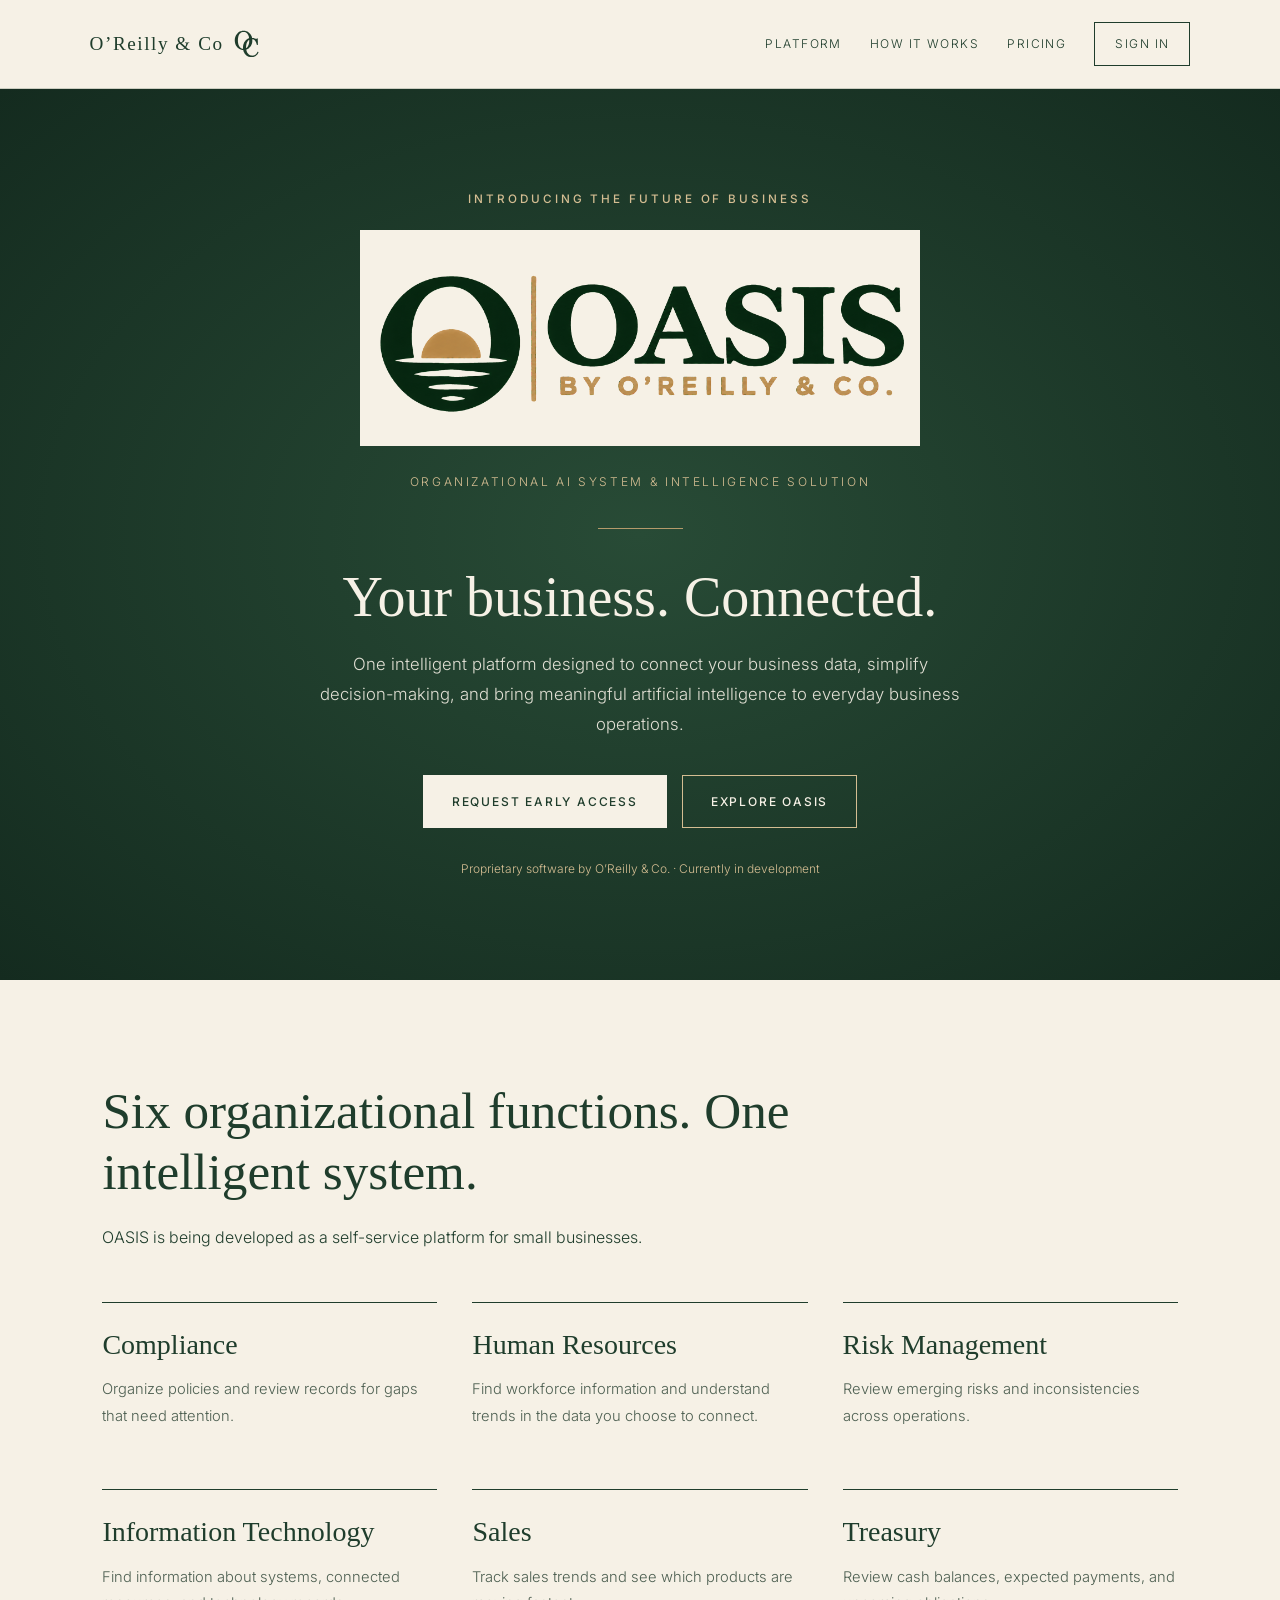
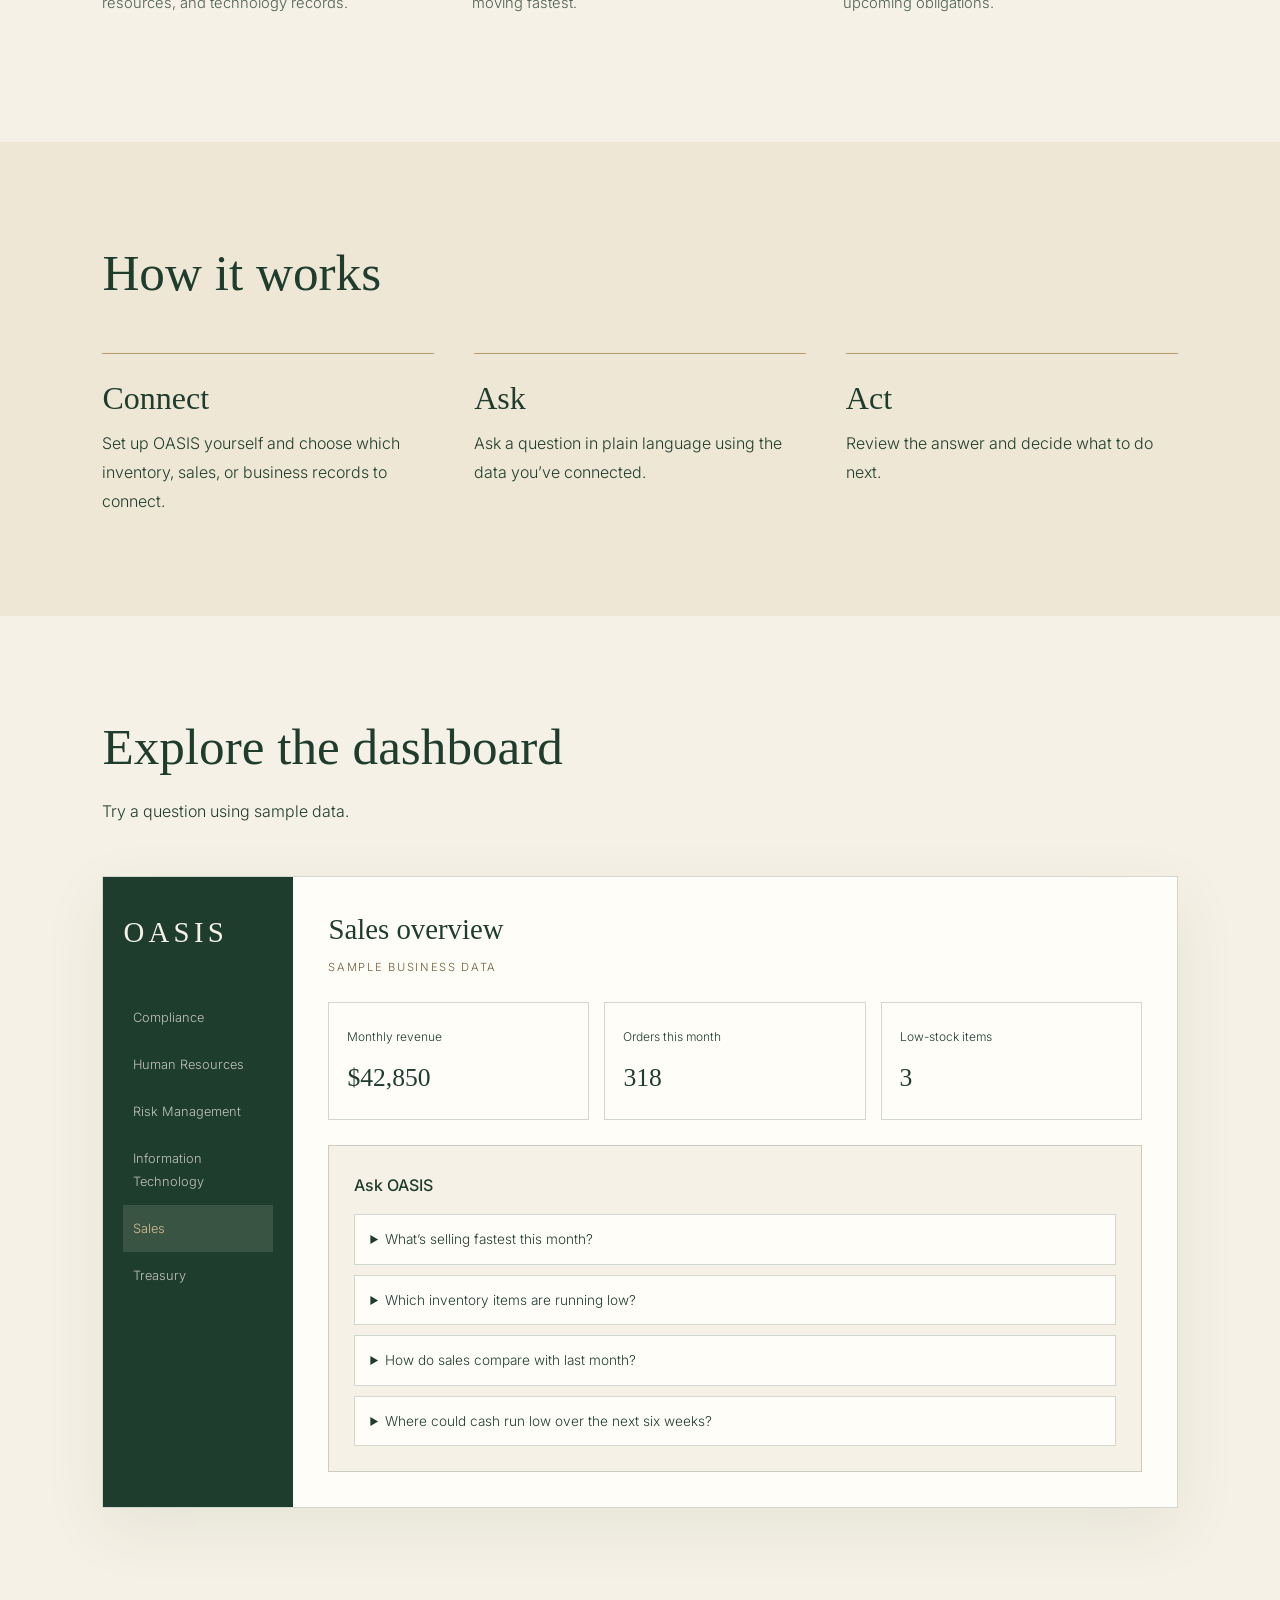
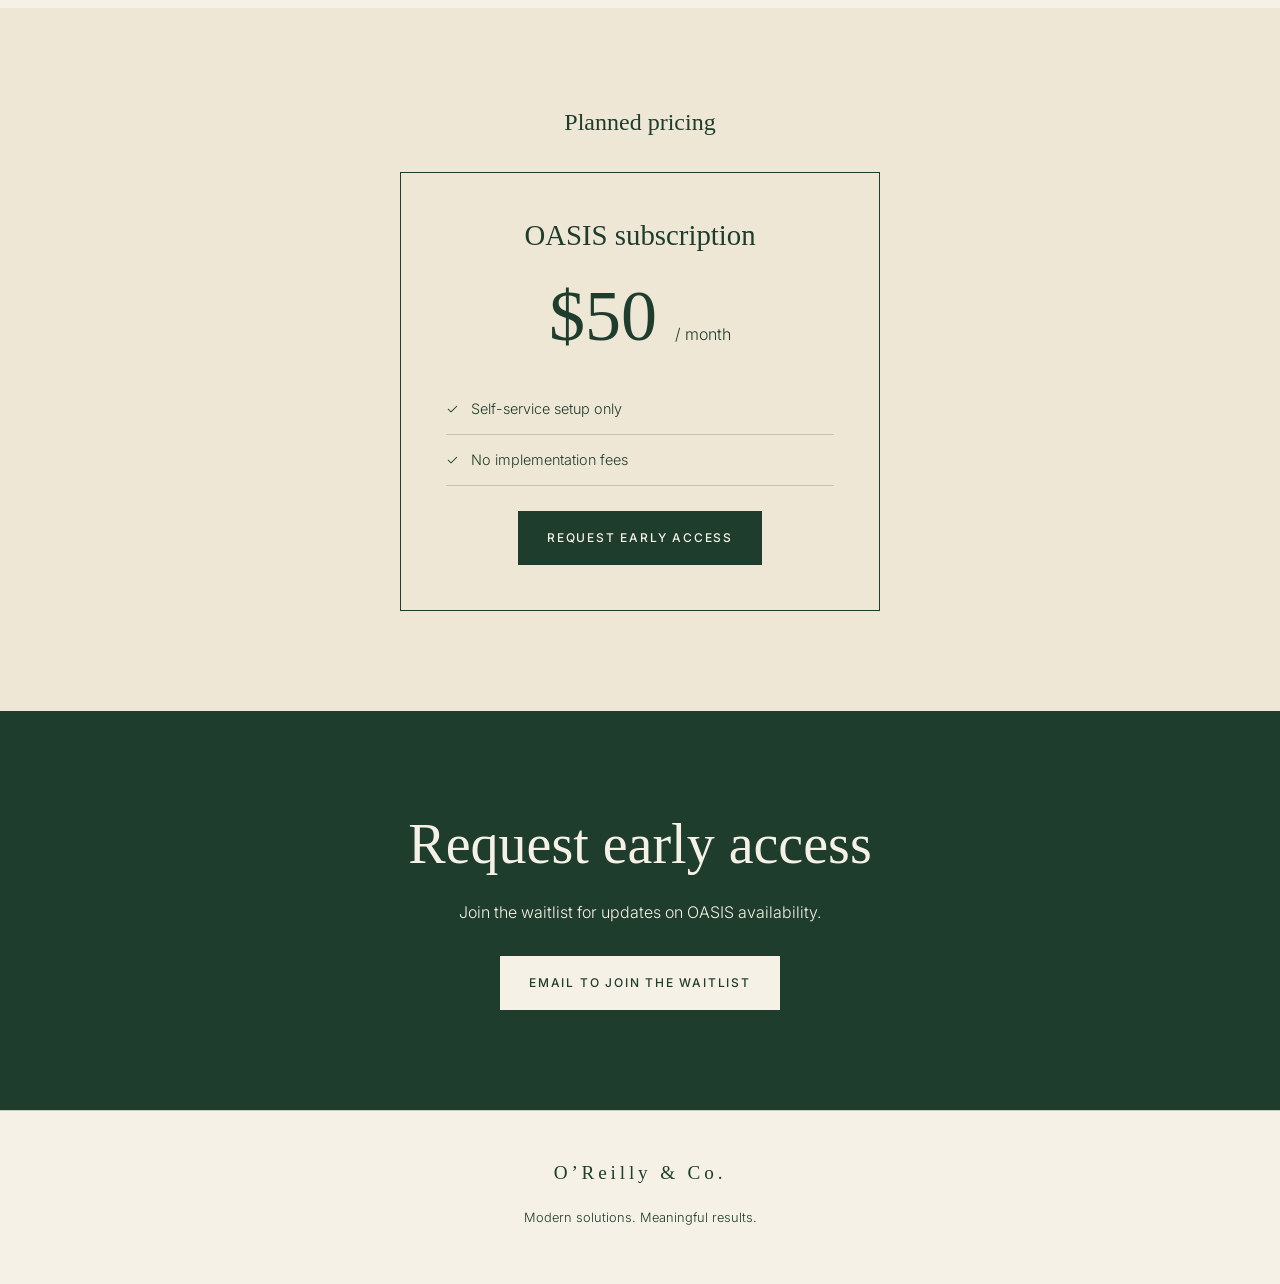
==== oasis/index.html @ 427cc292 "Rename OASIS _ O’Reilly & Co..html to oasis/index.html" ====
<!DOCTYPE html>
<html lang="en">
<head>
    <meta charset="UTF-8">
    <meta name="viewport" content="width=device-width, initial-scale=1.0">

    <title>OASIS | O’Reilly &amp; Co.</title>

    <meta name="description" content="OASIS is the organizational AI and business intelligence platform developed by O’Reilly & Co. Six organizational functions. One intelligent platform.">

    <link rel="canonical" href="https://oreilly-and.co/oasis">
    <link rel="icon" type="image/png" href="/favicon.png">

    <link rel="preconnect" href="https://fonts.googleapis.com">
    <link rel="preconnect" href="https://fonts.gstatic.com" crossorigin>
    <link href="https://fonts.googleapis.com/css2?family=Inter:wght@300;400;500;600&display=swap" rel="stylesheet">

    <style>
        :root {
            --green: #1f3d2c;
            --green-dark: #142b1f;
            --cream: #f6f1e6;
            --cream-dark: #efe7d6;
            --gold: #b49a6b;
            --gold-light: #d4bd92;
            --line: rgba(31, 61, 44, 0.2);
            --serif: Georgia, "Times New Roman", serif;
            --sans: "Inter", Helvetica, Arial, sans-serif;
        }

        * {
            box-sizing: border-box;
            margin: 0;
            padding: 0;
        }

        html {
            scroll-behavior: smooth;
            scroll-padding-top: 100px;
        }

        body {
            background: var(--cream);
            color: var(--green);
            font-family: var(--sans);
            font-weight: 300;
            line-height: 1.8;
        }

        a {
            color: inherit;
            text-decoration: none;
        }

        h1, h2, h3 {
            font-family: var(--serif);
            font-weight: 400;
            line-height: 1.2;
        }

        button {
            font: inherit;
        }

        /* NAVIGATION */

        .navigation {
            position: sticky;
            top: 0;
            z-index: 100;
            display: flex;
            align-items: center;
            justify-content: space-between;
            gap: 24px;
            padding: 22px 7vw;
            background: var(--cream);
            border-bottom: 1px solid var(--line);
        }

        .brand {
            font-family: var(--serif);
            font-size: 1.2rem;
            letter-spacing: 0.08em;
        }

        .nav-links {
            display: flex;
            align-items: center;
            gap: 28px;
        }

        .nav-links a {
            font-size: 0.75rem;
            text-transform: uppercase;
            letter-spacing: 0.12em;
        }

        .nav-links a:hover {
            text-decoration: underline;
        }

        .sign-in {
            background: transparent;
            color: var(--green);
            border: 1px solid var(--green);
            padding: 10px 20px;
            cursor: pointer;
            text-transform: uppercase;
            font-size: 0.75rem;
            letter-spacing: 0.12em;
        }

        .sign-in:hover {
            background: var(--green);
            color: var(--cream);
        }

        /* HERO */

        .hero {
            min-height: 82vh;
            display: flex;
            flex-direction: column;
            align-items: center;
            justify-content: center;
            text-align: center;
            padding: 100px 7vw;
            background: radial-gradient(
                ellipse at center,
                #284b36 0%,
                var(--green-dark) 100%
            );
            color: var(--cream);
        }

        .eyebrow {
            font-size: 0.73rem;
            letter-spacing: 0.25em;
            text-transform: uppercase;
            color: #735d3a;
            font-weight: 500;
            margin-bottom: 20px;
        }

        .hero .eyebrow,
        .cta-section .eyebrow {
            color: var(--gold-light);
        }

        .oasis-wordmark {
            font-family: var(--serif);
            font-size: clamp(4rem, 15vw, 10rem);
            letter-spacing: 0.1em;
            line-height: 1;
            margin-bottom: 25px;
        }

        .oasis-logo {
            display: block;
            width: min(78vw, 35rem);
            height: auto;
            background: var(--cream);
        }

        .full-name {
            max-width: 650px;
            font-size: 0.75rem;
            text-transform: uppercase;
            letter-spacing: 0.22em;
            color: var(--gold-light);
        }

        .gold-rule {
            width: 85px;
            height: 1px;
            background: var(--gold);
            margin: 35px auto;
        }

        .hero h2 {
            font-size: clamp(2rem, 5vw, 3.5rem);
            margin-bottom: 18px;
        }

        .hero-description {
            max-width: 650px;
            font-size: 1.05rem;
            opacity: 0.9;
        }

        .button-group {
            display: flex;
            justify-content: center;
            flex-wrap: wrap;
            gap: 15px;
            margin-top: 35px;
        }

        .btn {
            display: inline-block;
            padding: 15px 28px;
            font-size: 0.75rem;
            letter-spacing: 0.15em;
            text-transform: uppercase;
            font-weight: 500;
            border: 1px solid transparent;
            transition: 0.2s ease;
        }

        .btn-cream {
            background: var(--cream);
            color: var(--green);
        }

        .btn-outline {
            border-color: var(--gold-light);
            color: var(--cream);
        }

        .btn-green {
            background: var(--green);
            color: var(--cream);
        }

        .btn:hover {
            opacity: 0.85;
            transform: translateY(-2px);
        }

        .hero-note {
            margin-top: 30px;
            font-size: 0.75rem;
            color: var(--gold-light);
        }

        /* GENERAL SECTIONS */

        .section {
            padding: 100px 8vw;
        }

        .section-alt {
            background: var(--cream-dark);
        }

        .section-heading {
            max-width: 800px;
            margin-bottom: 50px;
        }

        .section-heading h2 {
            font-size: clamp(2rem, 4vw, 3.4rem);
            margin-bottom: 20px;
        }

        .section-heading p {
            max-width: 700px;
        }

        /* ORGANIZATIONAL FUNCTIONS */

        .functions-grid {
            display: grid;
            grid-template-columns: repeat(3, minmax(0, 1fr));
            gap: 35px;
        }

        .function-card {
            border-top: 1px solid var(--green);
            padding: 25px 0;
        }

        .function-number {
            display: block;
            font-family: var(--serif);
            color: #735d3a;
            font-size: 1.2rem;
            margin-bottom: 15px;
        }

        .function-card h3 {
            font-size: 1.75rem;
            margin-bottom: 15px;
        }

        .function-card p {
            font-size: 0.92rem;
            color: #4d5f51;
        }

        /* HOW IT WORKS */

        .steps-grid {
            display: grid;
            grid-template-columns: repeat(3, minmax(0, 1fr));
            gap: 40px;
        }

        .step {
            border-top: 1px solid var(--gold);
            padding-top: 25px;
        }

        .step h3 {
            font-size: 2rem;
            margin-bottom: 12px;
        }

        .step-number {
            color: #735d3a;
            font-size: 0.8rem;
            letter-spacing: 0.18em;
            display: block;
            margin-bottom: 15px;
        }

        /* PRODUCT PREVIEW */

        .preview {
            display: grid;
            grid-template-columns: 190px minmax(0, 1fr);
            border: 1px solid var(--line);
            background: #fffdf8;
            box-shadow: 0 20px 60px rgba(31, 61, 44, 0.08);
            overflow: hidden;
        }

        .preview-sidebar {
            background: var(--green);
            color: var(--cream);
            padding: 30px 20px;
        }

        .preview-logo {
            font-family: var(--serif);
            font-size: 1.8rem;
            letter-spacing: 0.15em;
            margin-bottom: 35px;
        }

        .preview-link {
            padding: 12px 10px;
            font-size: 0.8rem;
            opacity: 0.75;
        }

        .preview-link.active {
            background: rgba(246, 241, 230, 0.12);
            color: var(--gold-light);
            opacity: 1;
        }

        .preview-main {
            padding: 35px;
            min-width: 0;
        }

        .preview-main h3 {
            font-size: 1.8rem;
            margin-bottom: 10px;
        }

        .preview-label {
            font-size: 0.7rem;
            color: #735d3a;
            letter-spacing: 0.15em;
            text-transform: uppercase;
            margin-bottom: 25px;
        }

        .metrics-grid {
            display: grid;
            grid-template-columns: repeat(3, minmax(0, 1fr));
            gap: 15px;
            margin: 25px 0;
        }

        .metric {
            border: 1px solid var(--line);
            padding: 18px;
        }

        .metric span {
            font-size: 0.75rem;
        }

        .metric strong {
            display: block;
            font-family: var(--serif);
            font-size: 1.6rem;
            font-weight: 400;
            margin-top: 5px;
        }

        .chat-preview {
            background: var(--cream);
            border: 1px solid var(--line);
            padding: 25px;
        }

        .chat-preview h4 {
            font-weight: 500;
            margin-bottom: 15px;
        }

        .example-question {
            border: 1px solid var(--line);
            background: #fffdf8;
            padding: 12px 15px;
            font-size: 0.85rem;
            margin-top: 10px;
            cursor: pointer;
            color: var(--green);
            text-align: left;
            width: 100%;
        }

        .example-question:hover {
            border-color: var(--green);
        }

        .demo-answer {
            margin-top: 20px;
            font-size: 0.88rem;
            padding: 15px;
            border-left: 2px solid var(--gold);
            background: #fffdf8;
        }

        .forecast-table {
            width: 100%;
            border-collapse: collapse;
            margin: 1rem 0;
            font-variant-numeric: tabular-nums;
        }

        .forecast-table th, .forecast-table td {
            padding: 0.5rem;
            border-bottom: 1px solid var(--line);
            text-align: right;
        }

        .forecast-table th:first-child { text-align: left; }
        .forecast-table thead th { vertical-align: bottom; }
        .forecast p + p { margin-top: 0.75rem; }

        .preview-disclaimer {
            margin-top: 15px;
            font-size: 0.75rem;
            color: #536457;
        }

        /* PRICING */

        .pricing-section {
            text-align: center;
        }

        .pricing-card {
            max-width: 480px;
            border: 1px solid var(--green);
            padding: 45px;
            margin: 35px auto 0;
        }

        .pricing-card h3 {
            font-size: 1.8rem;
        }

        .price {
            font-family: var(--serif);
            font-size: 4.5rem;
            line-height: 1.2;
            margin: 20px 0;
        }

        .price span {
            font-family: var(--sans);
            font-size: 1rem;
        }

        .pricing-features {
            text-align: left;
            list-style: none;
            margin: 25px 0;
        }

        .pricing-features li {
            padding: 12px 0;
            border-bottom: 1px solid var(--line);
            font-size: 0.9rem;
        }

        .pricing-features li::before {
            content: "✓";
            color: var(--green);
            margin-right: 12px;
        }

        .pricing-note {
            font-size: 0.75rem;
            margin-top: 20px;
            color: #536457;
        }

        /* CALL TO ACTION */

        .cta-section {
            background: var(--green);
            color: var(--cream);
            text-align: center;
            padding: 100px 8vw;
        }

        .cta-section h2 {
            font-size: clamp(2rem, 5vw, 3.5rem);
            margin-bottom: 20px;
        }

        .cta-section p {
            max-width: 650px;
            margin: 0 auto 30px;
        }

        /* SIGN-IN DIALOG */

        dialog {
            background: var(--cream);
            color: var(--green);
            border: 1px solid var(--gold);
            padding: 40px;
            width: min(440px, 90vw);
            margin: auto;
            text-align: center;
        }

        dialog::backdrop {
            background: rgba(15, 30, 21, 0.7);
        }

        dialog h2 {
            font-size: 2rem;
            margin-bottom: 15px;
        }

        dialog p {
            font-size: 0.9rem;
            margin-bottom: 25px;
        }

        .close-dialog {
            display: block;
            margin: 20px auto 0;
            border: 0;
            background: transparent;
            color: var(--green);
            text-decoration: underline;
            cursor: pointer;
        }

        /* FOOTER */

        footer {
            text-align: center;
            padding: 45px 8vw;
            border-top: 1px solid var(--line);
        }

        .footer-brand {
            font-family: var(--serif);
            font-size: 1.2rem;
            letter-spacing: 0.2em;
            margin-bottom: 15px;
        }

        footer p {
            font-size: 0.8rem;
            margin-bottom: 10px;
        }

        footer a:hover {
            text-decoration: underline;
        }

        /* MOBILE RESPONSIVENESS */

        @media (max-width: 850px) {
            .functions-grid {
                grid-template-columns: repeat(2, minmax(0, 1fr));
            }

            .preview {
                grid-template-columns: 1fr;
            }

            .preview-sidebar {
                display: none;
            }
        }

        @media (max-width: 600px) {
            .navigation {
                padding: 18px 5vw;
            }

            .brand {
                font-size: 1rem;
            }

            .nav-links {
                gap: 12px;
            }

            .nav-links a {
                display: none;
            }

            .hero {
                min-height: 75vh;
                padding: 75px 6vw;
            }

            .section {
                padding: 70px 6vw;
            }

            .functions-grid,
            .steps-grid {
                grid-template-columns: 1fr;
                gap: 20px;
            }

            .preview-main {
                padding: 20px;
            }

            .metrics-grid {
                grid-template-columns: 1fr;
            }

            .pricing-card {
                padding: 30px 22px;
            }
        }

        @media (prefers-reduced-motion: reduce) {
            html {
                scroll-behavior: auto;
            }

            * {
                transition: none !important;
            }
        }
        .navigation .brand {
            display: inline-flex;
            gap: 0.65rem;
            align-items: center;
        }

        .brand-word { white-space: nowrap; }
        .brand-mark { height: 1.75rem; width: auto; fill: currentColor; }
        .preview-link { display: block; }
        .nav-links .sign-in[hidden] { display: none; }

        @media (max-width: 600px) {
            .navigation, .nav-links { flex-wrap: wrap; }
            .navigation { position: static; gap: 0.75rem; }
            .nav-links a { display: inline; }
            .nav-links .sign-in { padding: 0.35rem 0.6rem; }
            .oasis-wordmark { font-size: clamp(2.9rem, 14vw, 6rem); }
        }
    </style>
</head>

<body>

    <!-- NAVIGATION -->

    <header class="navigation">
        <a href="/" class="brand" aria-label="O’Reilly & Co. home">
      <span class="brand-word">O’Reilly &amp; Co</span>
      <svg class="brand-mark" viewBox="0 0 185 204" aria-hidden="true">
        <path fill-rule="evenodd" d="M36.1 15.2C33.2 16.9 31.8 18.3 29.9 19.9C28.0 21.4 26.9 22.1 24.8 24.6C22.6 27.1 18.8 32.0 16.9 34.8C14.9 37.5 14.2 39.2 13.1 41.4C12.1 43.5 11.3 45.2 10.5 47.5C9.7 49.8 8.7 52.8 8.1 55.0C7.5 57.2 7.2 58.6 6.9 60.9C6.5 63.2 6.1 66.0 5.9 68.9C5.7 71.8 5.4 74.4 5.6 78.1C5.8 81.8 6.3 86.8 7.1 91.0C7.9 95.2 9.2 99.9 10.5 103.5C11.8 107.1 13.3 110.1 14.6 112.8C16.0 115.4 17.2 117.2 18.6 119.2C20.1 121.3 21.9 123.5 23.4 125.2C24.9 127.0 25.7 127.9 27.5 129.5C29.3 131.1 32.0 133.3 34.1 134.8C36.2 136.2 37.1 137.0 40.0 138.4C42.9 139.8 47.0 141.8 51.4 143.0C55.8 144.2 63.8 145.2 66.5 145.9C69.2 146.6 66.9 145.4 67.5 147.1C68.1 148.8 69.1 153.5 70.0 156.1C70.9 158.8 71.8 160.6 72.9 162.9C74.0 165.1 75.1 167.4 76.5 169.6C77.9 171.9 79.0 173.7 81.2 176.2C83.5 178.8 87.5 182.7 90.0 184.9C92.5 187.0 94.1 187.9 96.1 189.1C98.2 190.4 100.0 191.4 102.2 192.4C104.5 193.4 106.9 194.3 109.6 195.1C112.4 195.9 116.4 196.7 118.6 197.1C120.8 197.5 120.2 197.5 122.8 197.5C125.3 197.5 130.6 197.5 133.8 197.2C136.9 197.0 138.9 196.5 141.5 195.9C144.1 195.2 147.2 194.2 149.4 193.4C151.6 192.5 152.8 191.9 154.6 190.9C156.4 189.9 158.1 189.0 160.1 187.4C162.2 185.8 164.8 183.6 167.0 181.1C169.2 178.6 171.5 175.5 173.4 172.4C175.3 169.2 177.6 164.2 178.4 162.2C179.2 160.3 178.4 161.0 178.1 160.5C177.9 160.0 177.7 159.9 176.9 159.5C176.1 159.1 174.2 158.2 173.4 158.0C172.5 157.8 172.9 156.9 171.9 158.5C170.8 160.1 168.7 165.0 167.1 167.5C165.6 170.0 164.1 171.9 162.6 173.6C161.1 175.4 159.9 176.7 158.1 178.1C156.4 179.5 153.9 181.1 152.1 182.1C150.3 183.2 149.4 183.7 147.4 184.4C145.4 185.1 142.1 186.0 140.2 186.4C138.4 186.8 138.4 186.9 136.1 186.9C133.9 186.9 129.4 186.9 126.6 186.5C123.9 186.1 121.5 185.3 119.5 184.6C117.5 183.9 116.6 183.5 114.6 182.4C112.7 181.2 109.8 179.3 107.9 177.8C106.0 176.2 105.0 175.3 103.2 173.2C101.5 171.2 99.0 167.8 97.5 165.5C96.0 163.2 95.6 162.4 94.5 159.8C93.4 157.1 91.6 152.2 90.8 149.5C89.9 146.8 89.6 144.6 89.6 143.4C89.6 142.1 89.6 142.7 90.6 142.1C91.7 141.6 93.8 141.0 95.9 140.0C97.9 139.0 100.5 137.7 102.9 136.2C105.2 134.8 107.3 133.4 109.9 131.1C112.5 128.8 116.1 125.2 118.5 122.4C120.9 119.6 122.4 117.1 124.0 114.4C125.6 111.6 126.9 109.2 128.2 105.8C129.6 102.3 131.0 97.4 131.9 93.9C132.7 90.3 133.1 88.6 133.4 84.4C133.6 80.1 133.3 71.4 133.4 68.5C133.4 65.6 133.6 67.5 133.8 67.1C133.9 66.8 133.6 66.5 134.5 66.5C135.4 66.5 137.7 66.8 139.2 67.2C140.8 67.7 142.4 68.5 144.0 69.4C145.6 70.3 147.3 71.6 148.6 72.6C149.9 73.7 150.5 74.2 151.8 75.6C153.0 77.0 154.6 78.8 156.0 81.1C157.4 83.4 159.2 86.9 160.4 89.4C161.5 91.8 161.9 92.8 162.9 95.8C163.9 98.8 165.4 105.2 166.4 107.4C167.3 109.5 167.5 108.4 168.5 108.6C169.5 108.8 171.3 108.7 172.1 108.6C172.9 108.5 173.0 108.5 173.4 108.1C173.7 107.8 174.1 110.5 174.2 106.5C174.4 102.5 174.1 88.1 174.0 83.9C173.9 79.7 173.6 84.1 173.5 81.2C173.4 78.4 173.6 69.9 173.5 66.6C173.4 63.4 173.2 62.8 172.8 61.9C172.3 61.0 172.1 61.2 171.0 61.1C169.9 61.1 167.7 60.7 166.2 61.5C164.8 62.3 163.2 65.1 162.4 65.9C161.5 66.6 162.6 66.7 161.1 66.1C159.6 65.5 155.6 63.4 153.2 62.4C150.9 61.4 149.0 60.7 147.1 60.1C145.3 59.5 144.6 59.3 142.2 58.9C139.9 58.4 134.7 58.0 132.9 57.5C131.1 57.0 132.1 57.5 131.5 56.0C130.9 54.5 130.2 51.0 129.2 48.2C128.3 45.5 126.8 42.1 125.6 39.8C124.5 37.4 123.8 36.1 122.4 34.0C121.0 31.9 119.0 29.2 117.1 27.0C115.3 24.8 112.9 22.6 111.2 21.0C109.6 19.4 108.7 18.8 107.1 17.6C105.6 16.5 104.4 15.6 102.0 14.2C99.6 12.9 95.7 10.9 92.8 9.8C89.8 8.6 86.8 7.8 84.1 7.1C81.5 6.5 80.3 6.1 76.8 5.9C73.2 5.7 66.0 5.7 62.6 5.9C59.2 6.1 59.0 6.4 56.4 7.0C53.8 7.6 50.5 8.4 47.1 9.8C43.8 11.1 39.0 13.6 36.1 15.2ZM110.0 72.5C110.5 72.6 110.8 71.3 110.9 73.8C111.0 76.2 110.9 83.3 110.6 87.1C110.4 90.9 110.1 93.0 109.4 96.5C108.6 100.0 107.4 104.9 106.2 108.2C105.1 111.6 104.0 113.9 102.6 116.5C101.2 119.1 99.5 121.9 97.8 124.0C96.0 126.1 93.7 128.2 92.4 129.4C91.1 130.5 90.5 130.7 89.9 131.0C89.3 131.3 89.1 131.2 88.8 131.0C88.4 130.8 88.1 130.5 88.0 129.8C87.9 129.0 87.7 129.4 87.9 126.2C88.1 123.1 88.7 114.4 89.1 110.8C89.5 107.1 89.8 106.7 90.4 104.1C91.0 101.6 91.9 98.2 92.9 95.4C93.9 92.6 95.1 89.7 96.2 87.4C97.4 85.1 98.5 83.5 99.9 81.6C101.2 79.8 103.0 77.8 104.4 76.4C105.8 75.0 107.2 73.8 108.1 73.1C109.1 72.5 109.5 72.4 110.0 72.5ZM73.4 14.0C76.0 14.2 78.4 14.7 80.6 15.4C82.9 16.0 84.9 16.9 86.9 18.0C88.9 19.1 90.7 20.3 92.5 21.8C94.3 23.2 96.0 24.8 97.6 26.9C99.3 29.0 101.1 31.8 102.5 34.2C103.9 36.8 104.9 39.1 105.9 41.9C106.9 44.6 107.9 48.0 108.5 50.9C109.1 53.8 109.7 57.7 109.8 59.4C109.8 61.0 109.5 60.3 108.6 60.9C107.7 61.4 106.5 61.5 104.2 62.6C102.0 63.7 97.9 65.9 95.2 67.5C92.6 69.1 90.7 70.7 88.6 72.5C86.6 74.3 85.1 75.5 83.0 78.1C80.9 80.7 77.7 85.1 75.9 88.1C74.0 91.1 73.1 93.0 71.9 96.0C70.6 99.0 69.2 103.4 68.4 106.1C67.5 108.9 67.3 109.9 66.9 112.6C66.4 115.4 65.8 118.7 65.6 122.5C65.4 126.3 65.8 133.0 65.6 135.4C65.5 137.7 65.2 136.3 64.9 136.5C64.5 136.7 64.5 136.9 63.5 136.8C62.5 136.6 60.1 136.2 58.6 135.8C57.1 135.3 56.0 134.9 54.6 134.2C53.2 133.6 51.5 132.6 50.2 131.9C49.0 131.1 48.4 130.6 47.2 129.6C46.1 128.7 44.8 127.5 43.6 126.2C42.5 125.0 41.8 124.4 40.4 122.2C39.0 120.1 36.8 116.7 35.4 113.6C33.9 110.5 32.8 107.7 31.8 103.8C30.7 99.8 29.6 93.6 29.1 90.0C28.6 86.4 28.7 85.5 28.6 82.1C28.5 78.7 28.5 72.9 28.6 69.6C28.7 66.3 28.8 65.1 29.1 62.2C29.5 59.4 29.8 56.4 30.6 52.8C31.5 49.1 33.0 43.9 34.1 40.6C35.3 37.4 36.2 35.6 37.6 33.1C39.1 30.7 40.8 28.2 42.8 26.0C44.8 23.8 47.9 21.1 49.6 19.8C51.4 18.4 51.8 18.3 53.1 17.6C54.4 17.0 55.6 16.3 57.5 15.8C59.4 15.2 62.1 14.4 64.8 14.1C67.4 13.8 70.7 13.8 73.4 14.0Z"/>
      </svg>
    </a>

        <nav class="nav-links" aria-label="Main navigation">
            <a href="#platform">Platform</a>
            <a href="#how-it-works">How It Works</a>
            <a href="#pricing">Pricing</a>

            <button class="sign-in" id="signInButton" type="button" hidden>
                Sign In
            </button>
        </nav>
    </header>

    <main>

        <!-- HERO -->

        <section class="hero">
            <p class="eyebrow">
                Introducing the future of business
            </p>

            <h1 class="oasis-wordmark"><img class="oasis-logo" src="[data-uri]" alt="OASIS by O&#8217;Reilly &amp; Co."></h1>

            <p class="full-name">
                Organizational AI System &amp; Intelligence Solution
            </p>

            <div class="gold-rule"></div>

            <h2>Your business. Connected.</h2>

            <p class="hero-description">
                One intelligent platform designed to connect
                your business data, simplify decision-making,
                and bring meaningful artificial intelligence
                to everyday business operations.
            </p>

            <div class="button-group">
                <a href="#early-access" class="btn btn-cream">
                    Request Early Access
                </a>

                <a href="#preview" class="btn btn-outline">
                    Explore OASIS
                </a>
            </div>

            <p class="hero-note">
                Proprietary software by O’Reilly &amp; Co.
                &middot; Currently in development
            </p>
        </section>

        <section class="section" id="platform">
            <div class="section-heading">
                <h2>Six organizational functions. One intelligent system.</h2>
                <p>OASIS is being developed as a self-service platform for small businesses.</p>
            </div>
            <div class="functions-grid">
                <article class="function-card">
                    <h3>Compliance</h3>
                    <p>Organize policies and review records for gaps that need attention.</p>
                </article>
                <article class="function-card">
                    <h3>Human Resources</h3>
                    <p>Find workforce information and understand trends in the data you choose to connect.</p>
                </article>
                <article class="function-card">
                    <h3>Risk Management</h3>
                    <p>Review emerging risks and inconsistencies across operations.</p>
                </article>
                <article class="function-card">
                    <h3>Information Technology</h3>
                    <p>Find information about systems, connected resources, and technology records.</p>
                </article>
                <article class="function-card">
                    <h3>Sales</h3>
                    <p>Track sales trends and see which products are moving fastest.</p>
                </article>
                <article class="function-card">
                    <h3>Treasury</h3>
                    <p>Review cash balances, expected payments, and upcoming obligations.</p>
                </article>
            </div>
        </section>

        <section class="section section-alt" id="how-it-works">
            <div class="section-heading"><h2>How it works</h2></div>
            <div class="steps-grid">
                <article class="step">
                    <h3>Connect</h3>
                    <p>Set up OASIS yourself and choose which inventory, sales, or business records to connect.</p>
                </article>
                <article class="step">
                    <h3>Ask</h3>
                    <p>Ask a question in plain language using the data you’ve connected.</p>
                </article>
                <article class="step">
                    <h3>Act</h3>
                    <p>Review the answer and decide what to do next.</p>
                </article>
            </div>
        </section>

        <section class="section" id="preview">
            <div class="section-heading">
                <h2>Explore the dashboard</h2>
                <p>Try a question using sample data.</p>
            </div>
            <div class="preview">
                <aside class="preview-sidebar" aria-label="Dashboard areas">
                    <p class="preview-logo">OASIS</p>
                    <ul>
                        <li class="preview-link">Compliance</li>
                        <li class="preview-link">Human Resources</li>
                        <li class="preview-link">Risk Management</li>
                        <li class="preview-link">Information Technology</li>
                        <li class="preview-link active">Sales</li>
                        <li class="preview-link">Treasury</li>
                    </ul>
                </aside>
                <div class="preview-main">
                    <h3>Sales overview</h3>
                    <p class="preview-label">Sample business data</p>
                    <div class="metrics-grid">
                        <div class="metric"><span>Monthly revenue</span><strong>$42,850</strong></div>
                        <div class="metric"><span>Orders this month</span><strong>318</strong></div>
                        <div class="metric"><span>Low-stock items</span><strong>3</strong></div>
                    </div>
                    <div class="chat-preview">
                        <h4>Ask OASIS</h4>
                        <details>
                            <summary class="example-question">What’s selling fastest this month?</summary>
                            <p class="demo-answer">The Starter Kit leads with 92 units sold, followed by the Refill Pack with 68 and the Essentials Bundle with 54.</p>
                        </details>
                        <details>
                            <summary class="example-question">Which inventory items are running low?</summary>
                            <p class="demo-answer">The Starter Kit, Refill Pack, and Travel Case are below their reorder points.</p>
                        </details>
                        <details>
                            <summary class="example-question">How do sales compare with last month?</summary>
                            <p class="demo-answer">Revenue rose from $39,500 to $42,850, an increase of about 8.5%.</p>
                        </details>
                        <details>
                            <summary class="example-question">Where could cash run low over the next six weeks?</summary>
                            <div class="demo-answer forecast">
                                <h4>Six-week cash flow forecast</h4>
                                <p>Starting cash is $12,000. With the current payment dates, Week 2 ends $4,000 short. Ask the customer to pay an existing $8,000 invoice in Week 2 instead of Week 3. If they agree, Week 2 ends with $4,000 in cash before any reserve-line draw.</p>
                                <table class="forecast-table">
                                    <caption>Closing cash by week, before financing</caption>
                                    <thead>
                                        <tr>
                                            <th scope="col">Week</th>
                                            <th scope="col">Current dates</th>
                                            <th scope="col">Earlier payment</th>
                                        </tr>
                                    </thead>
                                    <tbody>
                                        <tr><th scope="row">1</th><td>$6,000</td><td>$6,000</td></tr>
                                        <tr><th scope="row">2</th><td>−$4,000</td><td>$4,000</td></tr>
                                        <tr><th scope="row">3</th><td>$10,000</td><td>$10,000</td></tr>
                                        <tr><th scope="row">4</th><td>$13,000</td><td>$13,000</td></tr>
                                        <tr><th scope="row">5</th><td>$15,000</td><td>$15,000</td></tr>
                                        <tr><th scope="row">6</th><td>$20,000</td><td>$20,000</td></tr>
                                    </tbody>
                                </table>
                                <p>The earlier payment frees up $8,000 of working cash in Week 2. Six-week sales and recognized revenue stay the same. Both forecasts have $60,000 in customer receipts, $52,000 in operating payments, and $20,000 in ending cash before financing.</p>
                                <p><strong>Suggested reserve-line action.</strong> If the earlier payment is confirmed and you want a $5,000 cash buffer, consider drawing $1,000 in Week 2. If the payment stays in Week 3, $9,000 would reach the same buffer. Confirm the available credit and cost before drawing. Plan to repay in Week 3 after checking that collections leave enough cash to maintain the buffer. The forecast excludes interest and fees.</p>
                            </div>
                        </details>
                    </div>
                </div>
            </div>
        </section>

        <section class="section section-alt pricing-section" id="pricing">
            <h2>Planned pricing</h2>
            <div class="pricing-card">
                <h3>OASIS subscription</h3>
                <p class="price">$50 <span>/ month</span></p>
                <ul class="pricing-features">
                    <li>Self-service setup only</li>
                    <li>No implementation fees</li>
                </ul>
                <a class="btn btn-green" href="#early-access">Request Early Access</a>
            </div>
        </section>

        <section class="cta-section" id="early-access">
            <h2>Request early access</h2>
            <p>Join the waitlist for updates on OASIS availability.</p>
            <a class="btn btn-cream" href="mailto:oreillyandco.llc@gmail.com?subject=OASIS%20Early%20Access">Email to join the waitlist</a>
        </section>
    </main>
    <footer>
        <p class="footer-brand"><a href="/">O’Reilly &amp; Co.</a></p>
        <p>Modern solutions. Meaningful results.</p>
    </footer>

    <dialog id="signInDialog" aria-labelledby="signInTitle">
        <h2 id="signInTitle">Sign-in is coming soon</h2>
        <p>OASIS is currently in development.</p>
        <a class="btn btn-green" href="mailto:oreillyandco.llc@gmail.com?subject=OASIS%20Early%20Access">Request Early Access</a>
        <form method="dialog">
            <button class="close-dialog">Close</button>
        </form>
    </dialog>

    <script>
        const signInButton = document.getElementById("signInButton");
        const signInDialog = document.getElementById("signInDialog");

        signInButton.addEventListener("click", () => signInDialog.showModal());
        signInButton.hidden = false;
    </script>
</body>
</html>
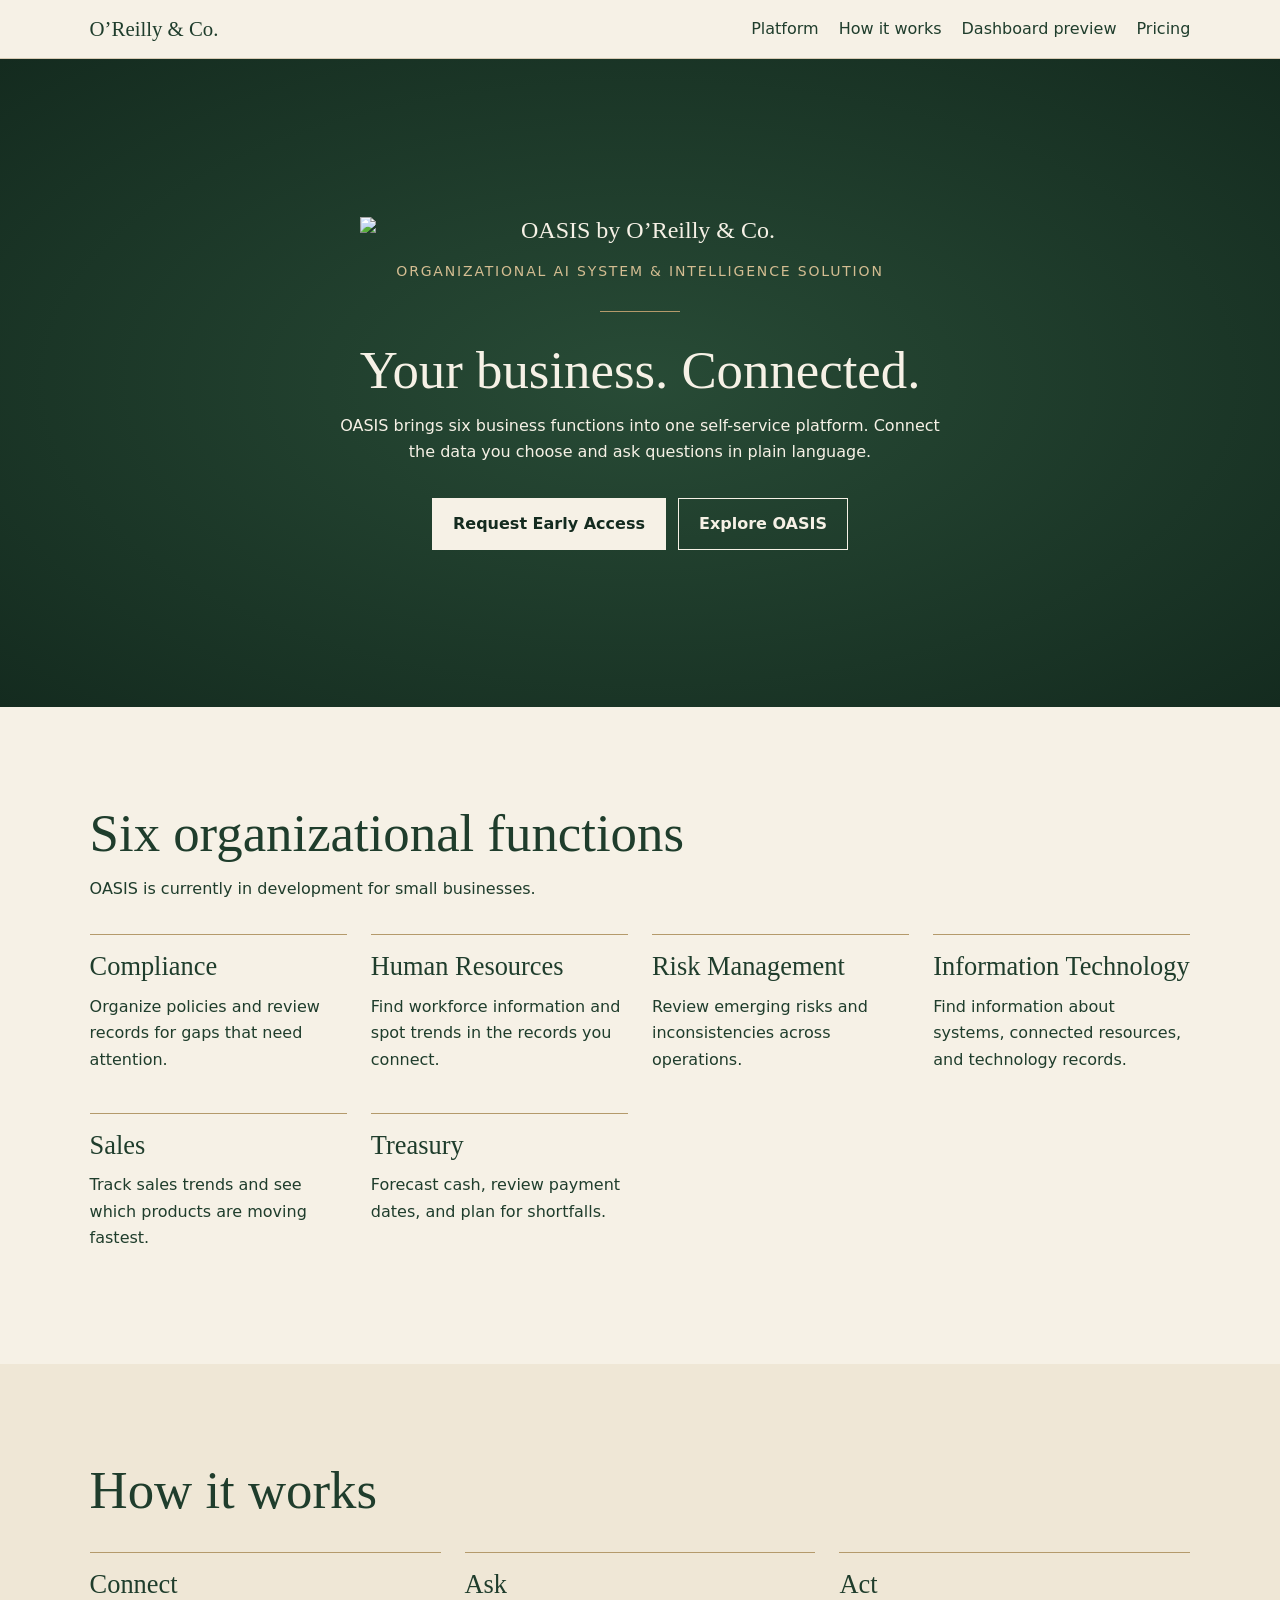
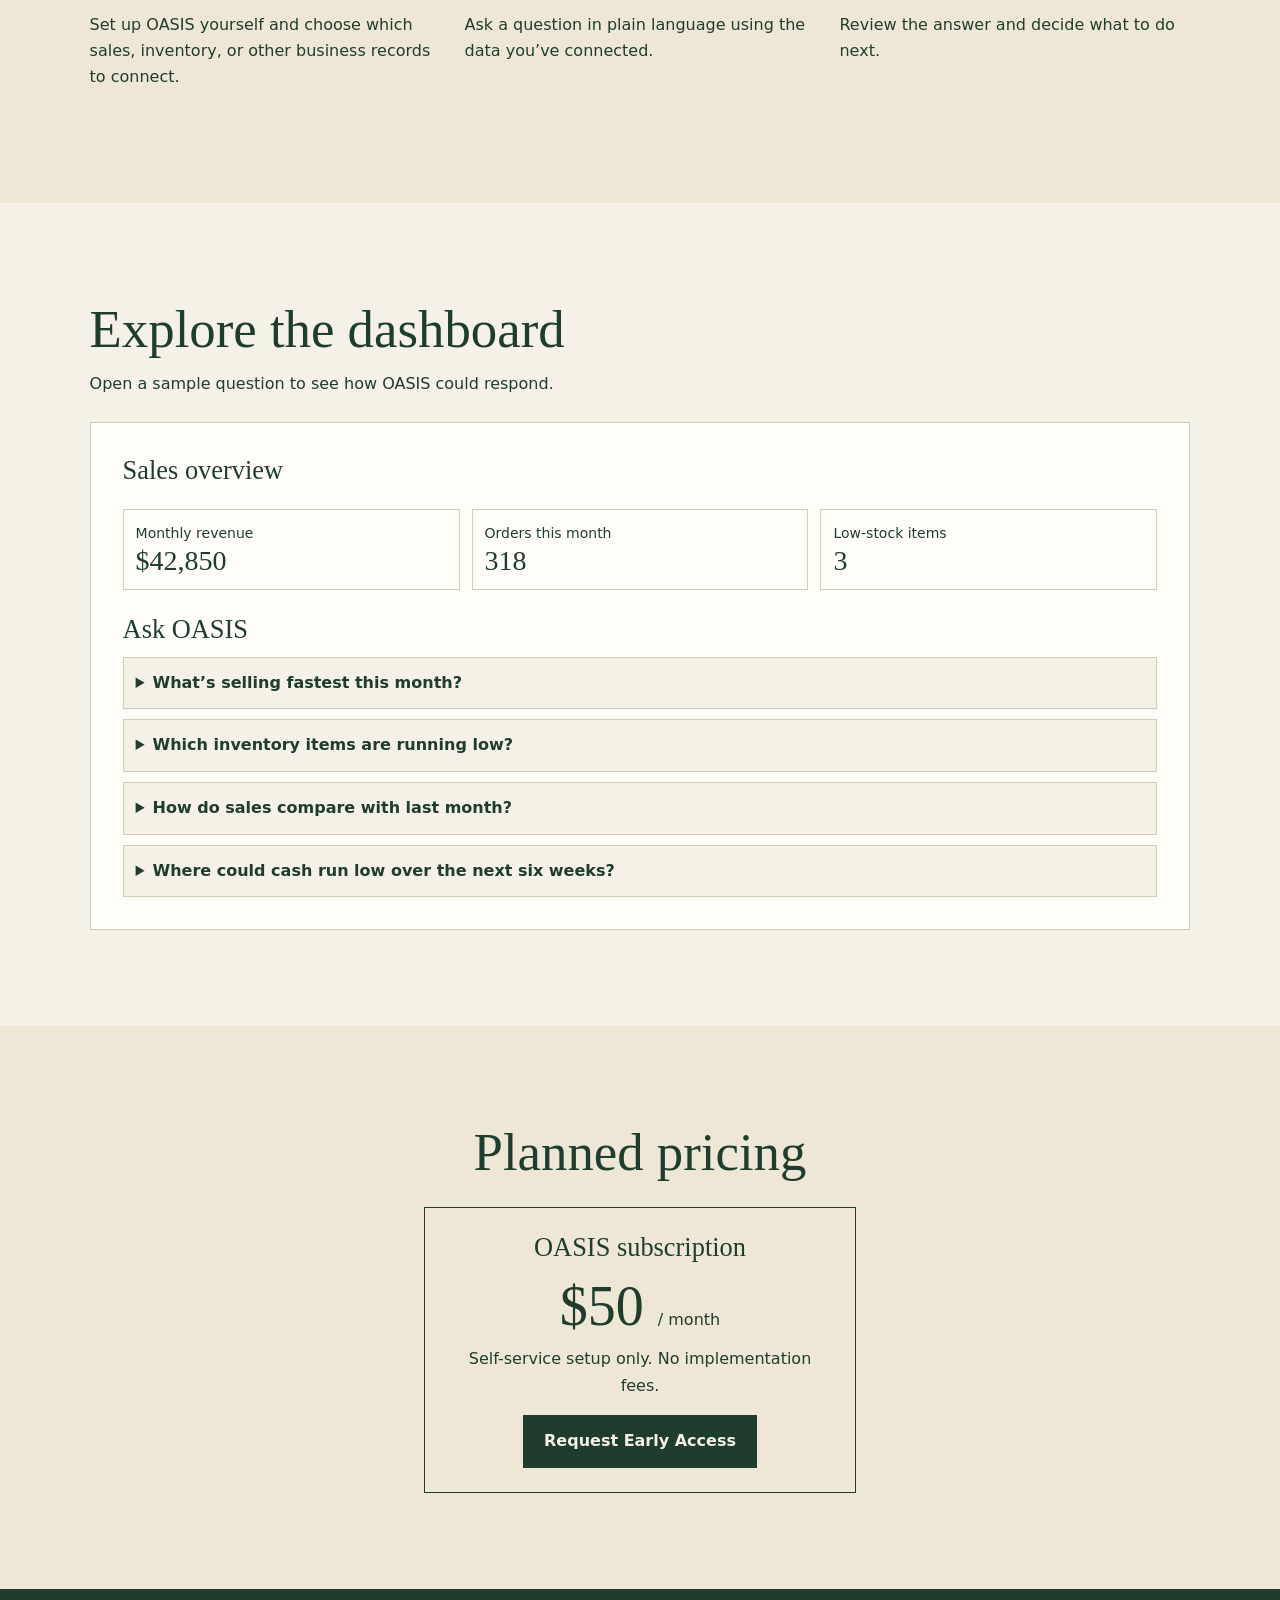
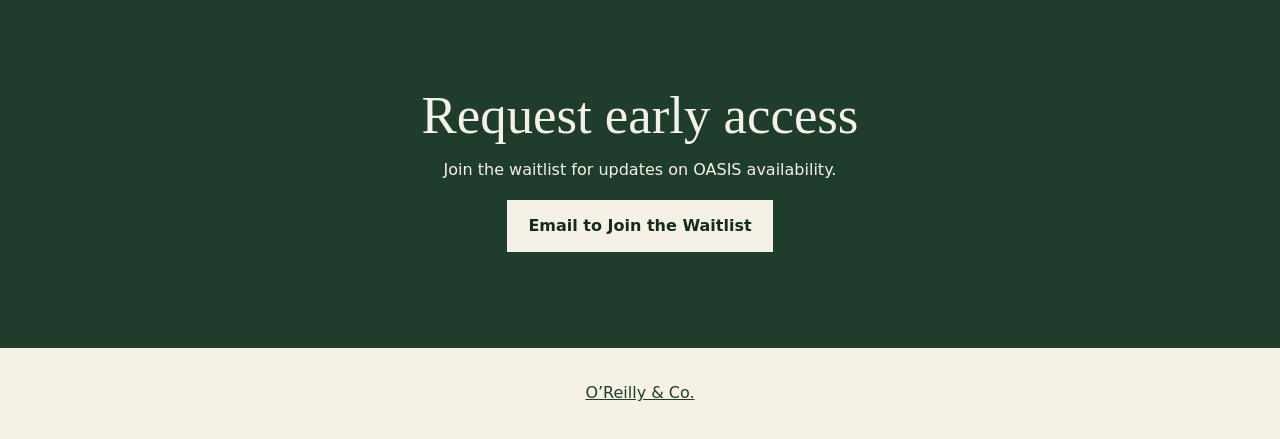
==== commit 54944e42: "Update index.html" ====
--- a/oasis/index.html
+++ b/oasis/index.html
@@ -1,904 +1,414 @@
-<!DOCTYPE html>
+<!doctype html>
 <html lang="en">
 <head>
-    <meta charset="UTF-8">
-    <meta name="viewport" content="width=device-width, initial-scale=1.0">
-
-    <title>OASIS | O’Reilly &amp; Co.</title>
-
-    <meta name="description" content="OASIS is the organizational AI and business intelligence platform developed by O’Reilly & Co. Six organizational functions. One intelligent platform.">
-
-    <link rel="canonical" href="https://oreilly-and.co/oasis">
-    <link rel="icon" type="image/png" href="/favicon.png">
-
-    <link rel="preconnect" href="https://fonts.googleapis.com">
-    <link rel="preconnect" href="https://fonts.gstatic.com" crossorigin>
-    <link href="https://fonts.googleapis.com/css2?family=Inter:wght@300;400;500;600&display=swap" rel="stylesheet">
-
-    <style>
-        :root {
-            --green: #1f3d2c;
-            --green-dark: #142b1f;
-            --cream: #f6f1e6;
-            --cream-dark: #efe7d6;
-            --gold: #b49a6b;
-            --gold-light: #d4bd92;
-            --line: rgba(31, 61, 44, 0.2);
-            --serif: Georgia, "Times New Roman", serif;
-            --sans: "Inter", Helvetica, Arial, sans-serif;
-        }
-
-        * {
-            box-sizing: border-box;
-            margin: 0;
-            padding: 0;
-        }
-
-        html {
-            scroll-behavior: smooth;
-            scroll-padding-top: 100px;
-        }
-
-        body {
-            background: var(--cream);
-            color: var(--green);
-            font-family: var(--sans);
-            font-weight: 300;
-            line-height: 1.8;
-        }
-
-        a {
-            color: inherit;
-            text-decoration: none;
-        }
-
-        h1, h2, h3 {
-            font-family: var(--serif);
-            font-weight: 400;
-            line-height: 1.2;
-        }
-
-        button {
-            font: inherit;
-        }
-
-        /* NAVIGATION */
-
-        .navigation {
-            position: sticky;
-            top: 0;
-            z-index: 100;
-            display: flex;
-            align-items: center;
-            justify-content: space-between;
-            gap: 24px;
-            padding: 22px 7vw;
-            background: var(--cream);
-            border-bottom: 1px solid var(--line);
-        }
-
-        .brand {
-            font-family: var(--serif);
-            font-size: 1.2rem;
-            letter-spacing: 0.08em;
-        }
-
-        .nav-links {
-            display: flex;
-            align-items: center;
-            gap: 28px;
-        }
-
-        .nav-links a {
-            font-size: 0.75rem;
-            text-transform: uppercase;
-            letter-spacing: 0.12em;
-        }
-
-        .nav-links a:hover {
-            text-decoration: underline;
-        }
-
-        .sign-in {
-            background: transparent;
-            color: var(--green);
-            border: 1px solid var(--green);
-            padding: 10px 20px;
-            cursor: pointer;
-            text-transform: uppercase;
-            font-size: 0.75rem;
-            letter-spacing: 0.12em;
-        }
-
-        .sign-in:hover {
-            background: var(--green);
-            color: var(--cream);
-        }
-
-        /* HERO */
-
-        .hero {
-            min-height: 82vh;
-            display: flex;
-            flex-direction: column;
-            align-items: center;
-            justify-content: center;
-            text-align: center;
-            padding: 100px 7vw;
-            background: radial-gradient(
-                ellipse at center,
-                #284b36 0%,
-                var(--green-dark) 100%
-            );
-            color: var(--cream);
-        }
-
-        .eyebrow {
-            font-size: 0.73rem;
-            letter-spacing: 0.25em;
-            text-transform: uppercase;
-            color: #735d3a;
-            font-weight: 500;
-            margin-bottom: 20px;
-        }
-
-        .hero .eyebrow,
-        .cta-section .eyebrow {
-            color: var(--gold-light);
-        }
-
-        .oasis-wordmark {
-            font-family: var(--serif);
-            font-size: clamp(4rem, 15vw, 10rem);
-            letter-spacing: 0.1em;
-            line-height: 1;
-            margin-bottom: 25px;
-        }
-
-        .oasis-logo {
-            display: block;
-            width: min(78vw, 35rem);
-            height: auto;
-            background: var(--cream);
-        }
-
-        .full-name {
-            max-width: 650px;
-            font-size: 0.75rem;
-            text-transform: uppercase;
-            letter-spacing: 0.22em;
-            color: var(--gold-light);
-        }
-
-        .gold-rule {
-            width: 85px;
-            height: 1px;
-            background: var(--gold);
-            margin: 35px auto;
-        }
-
-        .hero h2 {
-            font-size: clamp(2rem, 5vw, 3.5rem);
-            margin-bottom: 18px;
-        }
-
-        .hero-description {
-            max-width: 650px;
-            font-size: 1.05rem;
-            opacity: 0.9;
-        }
-
-        .button-group {
-            display: flex;
-            justify-content: center;
-            flex-wrap: wrap;
-            gap: 15px;
-            margin-top: 35px;
-        }
-
-        .btn {
-            display: inline-block;
-            padding: 15px 28px;
-            font-size: 0.75rem;
-            letter-spacing: 0.15em;
-            text-transform: uppercase;
-            font-weight: 500;
-            border: 1px solid transparent;
-            transition: 0.2s ease;
-        }
-
-        .btn-cream {
-            background: var(--cream);
-            color: var(--green);
-        }
-
-        .btn-outline {
-            border-color: var(--gold-light);
-            color: var(--cream);
-        }
-
-        .btn-green {
-            background: var(--green);
-            color: var(--cream);
-        }
-
-        .btn:hover {
-            opacity: 0.85;
-            transform: translateY(-2px);
-        }
-
-        .hero-note {
-            margin-top: 30px;
-            font-size: 0.75rem;
-            color: var(--gold-light);
-        }
-
-        /* GENERAL SECTIONS */
-
-        .section {
-            padding: 100px 8vw;
-        }
-
-        .section-alt {
-            background: var(--cream-dark);
-        }
-
-        .section-heading {
-            max-width: 800px;
-            margin-bottom: 50px;
-        }
-
-        .section-heading h2 {
-            font-size: clamp(2rem, 4vw, 3.4rem);
-            margin-bottom: 20px;
-        }
-
-        .section-heading p {
-            max-width: 700px;
-        }
-
-        /* ORGANIZATIONAL FUNCTIONS */
-
-        .functions-grid {
-            display: grid;
-            grid-template-columns: repeat(3, minmax(0, 1fr));
-            gap: 35px;
-        }
-
-        .function-card {
-            border-top: 1px solid var(--green);
-            padding: 25px 0;
-        }
-
-        .function-number {
-            display: block;
-            font-family: var(--serif);
-            color: #735d3a;
-            font-size: 1.2rem;
-            margin-bottom: 15px;
-        }
-
-        .function-card h3 {
-            font-size: 1.75rem;
-            margin-bottom: 15px;
-        }
-
-        .function-card p {
-            font-size: 0.92rem;
-            color: #4d5f51;
-        }
-
-        /* HOW IT WORKS */
-
-        .steps-grid {
-            display: grid;
-            grid-template-columns: repeat(3, minmax(0, 1fr));
-            gap: 40px;
-        }
-
-        .step {
-            border-top: 1px solid var(--gold);
-            padding-top: 25px;
-        }
-
-        .step h3 {
-            font-size: 2rem;
-            margin-bottom: 12px;
-        }
-
-        .step-number {
-            color: #735d3a;
-            font-size: 0.8rem;
-            letter-spacing: 0.18em;
-            display: block;
-            margin-bottom: 15px;
-        }
-
-        /* PRODUCT PREVIEW */
-
-        .preview {
-            display: grid;
-            grid-template-columns: 190px minmax(0, 1fr);
-            border: 1px solid var(--line);
-            background: #fffdf8;
-            box-shadow: 0 20px 60px rgba(31, 61, 44, 0.08);
-            overflow: hidden;
-        }
-
-        .preview-sidebar {
-            background: var(--green);
-            color: var(--cream);
-            padding: 30px 20px;
-        }
-
-        .preview-logo {
-            font-family: var(--serif);
-            font-size: 1.8rem;
-            letter-spacing: 0.15em;
-            margin-bottom: 35px;
-        }
-
-        .preview-link {
-            padding: 12px 10px;
-            font-size: 0.8rem;
-            opacity: 0.75;
-        }
-
-        .preview-link.active {
-            background: rgba(246, 241, 230, 0.12);
-            color: var(--gold-light);
-            opacity: 1;
-        }
-
-        .preview-main {
-            padding: 35px;
-            min-width: 0;
-        }
-
-        .preview-main h3 {
-            font-size: 1.8rem;
-            margin-bottom: 10px;
-        }
-
-        .preview-label {
-            font-size: 0.7rem;
-            color: #735d3a;
-            letter-spacing: 0.15em;
-            text-transform: uppercase;
-            margin-bottom: 25px;
-        }
-
-        .metrics-grid {
-            display: grid;
-            grid-template-columns: repeat(3, minmax(0, 1fr));
-            gap: 15px;
-            margin: 25px 0;
-        }
-
-        .metric {
-            border: 1px solid var(--line);
-            padding: 18px;
-        }
-
-        .metric span {
-            font-size: 0.75rem;
-        }
-
-        .metric strong {
-            display: block;
-            font-family: var(--serif);
-            font-size: 1.6rem;
-            font-weight: 400;
-            margin-top: 5px;
-        }
-
-        .chat-preview {
-            background: var(--cream);
-            border: 1px solid var(--line);
-            padding: 25px;
-        }
-
-        .chat-preview h4 {
-            font-weight: 500;
-            margin-bottom: 15px;
-        }
-
-        .example-question {
-            border: 1px solid var(--line);
-            background: #fffdf8;
-            padding: 12px 15px;
-            font-size: 0.85rem;
-            margin-top: 10px;
-            cursor: pointer;
-            color: var(--green);
-            text-align: left;
-            width: 100%;
-        }
-
-        .example-question:hover {
-            border-color: var(--green);
-        }
-
-        .demo-answer {
-            margin-top: 20px;
-            font-size: 0.88rem;
-            padding: 15px;
-            border-left: 2px solid var(--gold);
-            background: #fffdf8;
-        }
-
-        .forecast-table {
-            width: 100%;
-            border-collapse: collapse;
-            margin: 1rem 0;
-            font-variant-numeric: tabular-nums;
-        }
-
-        .forecast-table th, .forecast-table td {
-            padding: 0.5rem;
-            border-bottom: 1px solid var(--line);
-            text-align: right;
-        }
-
-        .forecast-table th:first-child { text-align: left; }
-        .forecast-table thead th { vertical-align: bottom; }
-        .forecast p + p { margin-top: 0.75rem; }
-
-        .preview-disclaimer {
-            margin-top: 15px;
-            font-size: 0.75rem;
-            color: #536457;
-        }
-
-        /* PRICING */
-
-        .pricing-section {
-            text-align: center;
-        }
-
-        .pricing-card {
-            max-width: 480px;
-            border: 1px solid var(--green);
-            padding: 45px;
-            margin: 35px auto 0;
-        }
-
-        .pricing-card h3 {
-            font-size: 1.8rem;
-        }
-
-        .price {
-            font-family: var(--serif);
-            font-size: 4.5rem;
-            line-height: 1.2;
-            margin: 20px 0;
-        }
-
-        .price span {
-            font-family: var(--sans);
-            font-size: 1rem;
-        }
-
-        .pricing-features {
-            text-align: left;
-            list-style: none;
-            margin: 25px 0;
-        }
-
-        .pricing-features li {
-            padding: 12px 0;
-            border-bottom: 1px solid var(--line);
-            font-size: 0.9rem;
-        }
-
-        .pricing-features li::before {
-            content: "✓";
-            color: var(--green);
-            margin-right: 12px;
-        }
-
-        .pricing-note {
-            font-size: 0.75rem;
-            margin-top: 20px;
-            color: #536457;
-        }
-
-        /* CALL TO ACTION */
-
-        .cta-section {
-            background: var(--green);
-            color: var(--cream);
-            text-align: center;
-            padding: 100px 8vw;
-        }
-
-        .cta-section h2 {
-            font-size: clamp(2rem, 5vw, 3.5rem);
-            margin-bottom: 20px;
-        }
-
-        .cta-section p {
-            max-width: 650px;
-            margin: 0 auto 30px;
-        }
-
-        /* SIGN-IN DIALOG */
-
-        dialog {
-            background: var(--cream);
-            color: var(--green);
-            border: 1px solid var(--gold);
-            padding: 40px;
-            width: min(440px, 90vw);
-            margin: auto;
-            text-align: center;
-        }
-
-        dialog::backdrop {
-            background: rgba(15, 30, 21, 0.7);
-        }
-
-        dialog h2 {
-            font-size: 2rem;
-            margin-bottom: 15px;
-        }
-
-        dialog p {
-            font-size: 0.9rem;
-            margin-bottom: 25px;
-        }
-
-        .close-dialog {
-            display: block;
-            margin: 20px auto 0;
-            border: 0;
-            background: transparent;
-            color: var(--green);
-            text-decoration: underline;
-            cursor: pointer;
-        }
-
-        /* FOOTER */
-
-        footer {
-            text-align: center;
-            padding: 45px 8vw;
-            border-top: 1px solid var(--line);
-        }
-
-        .footer-brand {
-            font-family: var(--serif);
-            font-size: 1.2rem;
-            letter-spacing: 0.2em;
-            margin-bottom: 15px;
-        }
-
-        footer p {
-            font-size: 0.8rem;
-            margin-bottom: 10px;
-        }
-
-        footer a:hover {
-            text-decoration: underline;
-        }
-
-        /* MOBILE RESPONSIVENESS */
-
-        @media (max-width: 850px) {
-            .functions-grid {
-                grid-template-columns: repeat(2, minmax(0, 1fr));
-            }
-
-            .preview {
-                grid-template-columns: 1fr;
-            }
-
-            .preview-sidebar {
-                display: none;
-            }
-        }
-
-        @media (max-width: 600px) {
-            .navigation {
-                padding: 18px 5vw;
-            }
-
-            .brand {
-                font-size: 1rem;
-            }
-
-            .nav-links {
-                gap: 12px;
-            }
-
-            .nav-links a {
-                display: none;
-            }
-
-            .hero {
-                min-height: 75vh;
-                padding: 75px 6vw;
-            }
-
-            .section {
-                padding: 70px 6vw;
-            }
-
-            .functions-grid,
-            .steps-grid {
-                grid-template-columns: 1fr;
-                gap: 20px;
-            }
-
-            .preview-main {
-                padding: 20px;
-            }
-
-            .metrics-grid {
-                grid-template-columns: 1fr;
-            }
-
-            .pricing-card {
-                padding: 30px 22px;
-            }
-        }
-
-        @media (prefers-reduced-motion: reduce) {
-            html {
-                scroll-behavior: auto;
-            }
-
-            * {
-                transition: none !important;
-            }
-        }
-        .navigation .brand {
-            display: inline-flex;
-            gap: 0.65rem;
-            align-items: center;
-        }
-
-        .brand-word { white-space: nowrap; }
-        .brand-mark { height: 1.75rem; width: auto; fill: currentColor; }
-        .preview-link { display: block; }
-        .nav-links .sign-in[hidden] { display: none; }
-
-        @media (max-width: 600px) {
-            .navigation, .nav-links { flex-wrap: wrap; }
-            .navigation { position: static; gap: 0.75rem; }
-            .nav-links a { display: inline; }
-            .nav-links .sign-in { padding: 0.35rem 0.6rem; }
-            .oasis-wordmark { font-size: clamp(2.9rem, 14vw, 6rem); }
-        }
-    </style>
+  <meta charset="utf-8">
+  <meta name="viewport" content="width=device-width, initial-scale=1">
+  <title>OASIS | O’Reilly &amp; Co.</title>
+  <meta name="description" content="OASIS is a self-service AI and business intelligence platform in development by O’Reilly &amp; Co.">
+  <link rel="canonical" href="https://oreilly-and.co/oasis/">
+  <link rel="icon" type="image/png" href="/favicon.png">
+
+  <style>
+    :root {
+      --green: #1f3d2c;
+      --dark-green: #142b1f;
+      --cream: #f6f1e6;
+      --cream-dark: #efe7d6;
+      --gold: #b49a6b;
+      --light-gold: #d4bd92;
+      --line: #d6cab4;
+      --serif: Georgia, "Times New Roman", serif;
+    }
+
+    * { box-sizing: border-box; }
+
+    body {
+      margin: 0;
+      background: var(--cream);
+      color: var(--green);
+      font: 1rem/1.65 system-ui, sans-serif;
+    }
+
+    a { color: inherit; }
+
+    a:focus-visible, summary:focus-visible {
+      outline: 2px solid currentColor;
+      outline-offset: 4px;
+    }
+
+    h1, h2, h3 {
+      margin: 0 0 0.75rem;
+      font-family: var(--serif);
+      font-weight: 400;
+      line-height: 1.15;
+    }
+
+    h2 { font-size: clamp(2rem, 5vw, 3.3rem); }
+    h3 { font-size: 1.65rem; }
+    p { margin: 0 0 1rem; }
+
+    .navigation {
+      display: flex;
+      flex-wrap: wrap;
+      justify-content: space-between;
+      align-items: center;
+      gap: 0.75rem 2rem;
+      padding: 1rem 7vw;
+      border-bottom: 1px solid var(--line);
+    }
+
+    .navigation nav {
+      display: flex;
+      flex-wrap: wrap;
+      gap: 0.5rem 1.25rem;
+    }
+
+    .navigation a { text-decoration: none; }
+    .navigation a:hover { text-decoration: underline; }
+    .brand { font: 1.3rem var(--serif); }
+
+    .hero {
+      display: grid;
+      justify-items: center;
+      align-content: center;
+      min-height: 72vh;
+      padding: clamp(3.5rem, 9vw, 7rem) 6vw;
+      text-align: center;
+      background: radial-gradient(ellipse at center, #284b36, var(--dark-green));
+      color: var(--cream);
+    }
+
+    .oasis-wordmark { margin: 0 0 1rem; }
+
+    .oasis-logo {
+      display: block;
+      width: min(78vw, 35rem);
+      height: auto;
+    }
+
+    .full-name {
+      color: var(--light-gold);
+      font-size: 0.875rem;
+      letter-spacing: 0.13em;
+      text-transform: uppercase;
+    }
+
+    .gold-rule {
+      width: 5rem;
+      height: 1px;
+      margin: 0.75rem 0 1.75rem;
+      background: var(--gold);
+    }
+
+    .hero-description { max-width: 38rem; }
+
+    .actions {
+      display: flex;
+      flex-wrap: wrap;
+      justify-content: center;
+      gap: 0.75rem;
+      margin-top: 1rem;
+    }
+
+    .button {
+      display: inline-block;
+      padding: 0.75rem 1.25rem;
+      border: 1px solid currentColor;
+      text-decoration: none;
+      font-weight: 600;
+    }
+
+    .button:hover { text-decoration: underline; }
+
+    .button-light {
+      border-color: var(--cream);
+      background: var(--cream);
+      color: var(--dark-green);
+    }
+
+    .button-dark {
+      border-color: var(--green);
+      background: var(--green);
+      color: var(--cream);
+    }
+
+    .section { padding: clamp(3rem, 8vw, 6rem) 7vw; }
+    .section-alt { background: var(--cream-dark); }
+    .inner { max-width: 70rem; margin: 0 auto; }
+
+    .grid {
+      display: grid;
+      grid-template-columns: repeat(auto-fit, minmax(min(100%, 15rem), 1fr));
+      gap: 1.5rem;
+      margin-top: 2rem;
+    }
+
+    .card {
+      border-top: 1px solid var(--gold);
+      padding-top: 1rem;
+    }
+
+    .dashboard {
+      margin-top: 1.5rem;
+      padding: clamp(1rem, 4vw, 2rem);
+      border: 1px solid var(--line);
+      background: #fffdf8;
+    }
+
+    .metrics {
+      display: grid;
+      grid-template-columns: repeat(auto-fit, minmax(min(100%, 10rem), 1fr));
+      gap: 0.75rem;
+      margin: 1.5rem 0;
+    }
+
+    .metrics div { padding: 0.75rem; border: 1px solid var(--line); }
+    .metrics dt { font-size: 0.875rem; }
+    .metrics dd { margin: 0; font: 1.75rem var(--serif); }
+
+    details {
+      margin-top: 0.65rem;
+      border: 1px solid var(--line);
+      background: var(--cream);
+    }
+
+    summary { padding: 0.75rem; cursor: pointer; font-weight: 600; }
+    .answer { padding: 0 0.75rem 0.75rem; }
+    .answer > :last-child { margin-bottom: 0; }
+
+    .forecast-table {
+      width: 100%;
+      max-width: 35rem;
+      margin: 1rem 0;
+      border-collapse: collapse;
+      font-variant-numeric: tabular-nums;
+    }
+
+    .forecast-table th, .forecast-table td {
+      padding: 0.4rem;
+      border-bottom: 1px solid var(--line);
+      text-align: right;
+    }
+
+    .forecast-table th:first-child { text-align: left; }
+
+    .pricing, .early-access, footer { text-align: center; }
+
+    .pricing-card {
+      max-width: 27rem;
+      margin: 1.5rem auto 0;
+      padding: 1.5rem;
+      border: 1px solid var(--green);
+    }
+
+    .price { margin-bottom: 0.5rem; font: 3.5rem var(--serif); }
+    .price span { font: 1rem system-ui, sans-serif; }
+
+    .early-access { background: var(--green); color: var(--cream); }
+    footer { padding: 2rem 7vw; }
+  </style>
 </head>
 
 <body>
-
-    <!-- NAVIGATION -->
-
-    <header class="navigation">
-        <a href="/" class="brand" aria-label="O’Reilly & Co. home">
-      <span class="brand-word">O’Reilly &amp; Co</span>
-      <svg class="brand-mark" viewBox="0 0 185 204" aria-hidden="true">
-        <path fill-rule="evenodd" d="M36.1 15.2C33.2 16.9 31.8 18.3 29.9 19.9C28.0 21.4 26.9 22.1 24.8 24.6C22.6 27.1 18.8 32.0 16.9 34.8C14.9 37.5 14.2 39.2 13.1 41.4C12.1 43.5 11.3 45.2 10.5 47.5C9.7 49.8 8.7 52.8 8.1 55.0C7.5 57.2 7.2 58.6 6.9 60.9C6.5 63.2 6.1 66.0 5.9 68.9C5.7 71.8 5.4 74.4 5.6 78.1C5.8 81.8 6.3 86.8 7.1 91.0C7.9 95.2 9.2 99.9 10.5 103.5C11.8 107.1 13.3 110.1 14.6 112.8C16.0 115.4 17.2 117.2 18.6 119.2C20.1 121.3 21.9 123.5 23.4 125.2C24.9 127.0 25.7 127.9 27.5 129.5C29.3 131.1 32.0 133.3 34.1 134.8C36.2 136.2 37.1 137.0 40.0 138.4C42.9 139.8 47.0 141.8 51.4 143.0C55.8 144.2 63.8 145.2 66.5 145.9C69.2 146.6 66.9 145.4 67.5 147.1C68.1 148.8 69.1 153.5 70.0 156.1C70.9 158.8 71.8 160.6 72.9 162.9C74.0 165.1 75.1 167.4 76.5 169.6C77.9 171.9 79.0 173.7 81.2 176.2C83.5 178.8 87.5 182.7 90.0 184.9C92.5 187.0 94.1 187.9 96.1 189.1C98.2 190.4 100.0 191.4 102.2 192.4C104.5 193.4 106.9 194.3 109.6 195.1C112.4 195.9 116.4 196.7 118.6 197.1C120.8 197.5 120.2 197.5 122.8 197.5C125.3 197.5 130.6 197.5 133.8 197.2C136.9 197.0 138.9 196.5 141.5 195.9C144.1 195.2 147.2 194.2 149.4 193.4C151.6 192.5 152.8 191.9 154.6 190.9C156.4 189.9 158.1 189.0 160.1 187.4C162.2 185.8 164.8 183.6 167.0 181.1C169.2 178.6 171.5 175.5 173.4 172.4C175.3 169.2 177.6 164.2 178.4 162.2C179.2 160.3 178.4 161.0 178.1 160.5C177.9 160.0 177.7 159.9 176.9 159.5C176.1 159.1 174.2 158.2 173.4 158.0C172.5 157.8 172.9 156.9 171.9 158.5C170.8 160.1 168.7 165.0 167.1 167.5C165.6 170.0 164.1 171.9 162.6 173.6C161.1 175.4 159.9 176.7 158.1 178.1C156.4 179.5 153.9 181.1 152.1 182.1C150.3 183.2 149.4 183.7 147.4 184.4C145.4 185.1 142.1 186.0 140.2 186.4C138.4 186.8 138.4 186.9 136.1 186.9C133.9 186.9 129.4 186.9 126.6 186.5C123.9 186.1 121.5 185.3 119.5 184.6C117.5 183.9 116.6 183.5 114.6 182.4C112.7 181.2 109.8 179.3 107.9 177.8C106.0 176.2 105.0 175.3 103.2 173.2C101.5 171.2 99.0 167.8 97.5 165.5C96.0 163.2 95.6 162.4 94.5 159.8C93.4 157.1 91.6 152.2 90.8 149.5C89.9 146.8 89.6 144.6 89.6 143.4C89.6 142.1 89.6 142.7 90.6 142.1C91.7 141.6 93.8 141.0 95.9 140.0C97.9 139.0 100.5 137.7 102.9 136.2C105.2 134.8 107.3 133.4 109.9 131.1C112.5 128.8 116.1 125.2 118.5 122.4C120.9 119.6 122.4 117.1 124.0 114.4C125.6 111.6 126.9 109.2 128.2 105.8C129.6 102.3 131.0 97.4 131.9 93.9C132.7 90.3 133.1 88.6 133.4 84.4C133.6 80.1 133.3 71.4 133.4 68.5C133.4 65.6 133.6 67.5 133.8 67.1C133.9 66.8 133.6 66.5 134.5 66.5C135.4 66.5 137.7 66.8 139.2 67.2C140.8 67.7 142.4 68.5 144.0 69.4C145.6 70.3 147.3 71.6 148.6 72.6C149.9 73.7 150.5 74.2 151.8 75.6C153.0 77.0 154.6 78.8 156.0 81.1C157.4 83.4 159.2 86.9 160.4 89.4C161.5 91.8 161.9 92.8 162.9 95.8C163.9 98.8 165.4 105.2 166.4 107.4C167.3 109.5 167.5 108.4 168.5 108.6C169.5 108.8 171.3 108.7 172.1 108.6C172.9 108.5 173.0 108.5 173.4 108.1C173.7 107.8 174.1 110.5 174.2 106.5C174.4 102.5 174.1 88.1 174.0 83.9C173.9 79.7 173.6 84.1 173.5 81.2C173.4 78.4 173.6 69.9 173.5 66.6C173.4 63.4 173.2 62.8 172.8 61.9C172.3 61.0 172.1 61.2 171.0 61.1C169.9 61.1 167.7 60.7 166.2 61.5C164.8 62.3 163.2 65.1 162.4 65.9C161.5 66.6 162.6 66.7 161.1 66.1C159.6 65.5 155.6 63.4 153.2 62.4C150.9 61.4 149.0 60.7 147.1 60.1C145.3 59.5 144.6 59.3 142.2 58.9C139.9 58.4 134.7 58.0 132.9 57.5C131.1 57.0 132.1 57.5 131.5 56.0C130.9 54.5 130.2 51.0 129.2 48.2C128.3 45.5 126.8 42.1 125.6 39.8C124.5 37.4 123.8 36.1 122.4 34.0C121.0 31.9 119.0 29.2 117.1 27.0C115.3 24.8 112.9 22.6 111.2 21.0C109.6 19.4 108.7 18.8 107.1 17.6C105.6 16.5 104.4 15.6 102.0 14.2C99.6 12.9 95.7 10.9 92.8 9.8C89.8 8.6 86.8 7.8 84.1 7.1C81.5 6.5 80.3 6.1 76.8 5.9C73.2 5.7 66.0 5.7 62.6 5.9C59.2 6.1 59.0 6.4 56.4 7.0C53.8 7.6 50.5 8.4 47.1 9.8C43.8 11.1 39.0 13.6 36.1 15.2ZM110.0 72.5C110.5 72.6 110.8 71.3 110.9 73.8C111.0 76.2 110.9 83.3 110.6 87.1C110.4 90.9 110.1 93.0 109.4 96.5C108.6 100.0 107.4 104.9 106.2 108.2C105.1 111.6 104.0 113.9 102.6 116.5C101.2 119.1 99.5 121.9 97.8 124.0C96.0 126.1 93.7 128.2 92.4 129.4C91.1 130.5 90.5 130.7 89.9 131.0C89.3 131.3 89.1 131.2 88.8 131.0C88.4 130.8 88.1 130.5 88.0 129.8C87.9 129.0 87.7 129.4 87.9 126.2C88.1 123.1 88.7 114.4 89.1 110.8C89.5 107.1 89.8 106.7 90.4 104.1C91.0 101.6 91.9 98.2 92.9 95.4C93.9 92.6 95.1 89.7 96.2 87.4C97.4 85.1 98.5 83.5 99.9 81.6C101.2 79.8 103.0 77.8 104.4 76.4C105.8 75.0 107.2 73.8 108.1 73.1C109.1 72.5 109.5 72.4 110.0 72.5ZM73.4 14.0C76.0 14.2 78.4 14.7 80.6 15.4C82.9 16.0 84.9 16.9 86.9 18.0C88.9 19.1 90.7 20.3 92.5 21.8C94.3 23.2 96.0 24.8 97.6 26.9C99.3 29.0 101.1 31.8 102.5 34.2C103.9 36.8 104.9 39.1 105.9 41.9C106.9 44.6 107.9 48.0 108.5 50.9C109.1 53.8 109.7 57.7 109.8 59.4C109.8 61.0 109.5 60.3 108.6 60.9C107.7 61.4 106.5 61.5 104.2 62.6C102.0 63.7 97.9 65.9 95.2 67.5C92.6 69.1 90.7 70.7 88.6 72.5C86.6 74.3 85.1 75.5 83.0 78.1C80.9 80.7 77.7 85.1 75.9 88.1C74.0 91.1 73.1 93.0 71.9 96.0C70.6 99.0 69.2 103.4 68.4 106.1C67.5 108.9 67.3 109.9 66.9 112.6C66.4 115.4 65.8 118.7 65.6 122.5C65.4 126.3 65.8 133.0 65.6 135.4C65.5 137.7 65.2 136.3 64.9 136.5C64.5 136.7 64.5 136.9 63.5 136.8C62.5 136.6 60.1 136.2 58.6 135.8C57.1 135.3 56.0 134.9 54.6 134.2C53.2 133.6 51.5 132.6 50.2 131.9C49.0 131.1 48.4 130.6 47.2 129.6C46.1 128.7 44.8 127.5 43.6 126.2C42.5 125.0 41.8 124.4 40.4 122.2C39.0 120.1 36.8 116.7 35.4 113.6C33.9 110.5 32.8 107.7 31.8 103.8C30.7 99.8 29.6 93.6 29.1 90.0C28.6 86.4 28.7 85.5 28.6 82.1C28.5 78.7 28.5 72.9 28.6 69.6C28.7 66.3 28.8 65.1 29.1 62.2C29.5 59.4 29.8 56.4 30.6 52.8C31.5 49.1 33.0 43.9 34.1 40.6C35.3 37.4 36.2 35.6 37.6 33.1C39.1 30.7 40.8 28.2 42.8 26.0C44.8 23.8 47.9 21.1 49.6 19.8C51.4 18.4 51.8 18.3 53.1 17.6C54.4 17.0 55.6 16.3 57.5 15.8C59.4 15.2 62.1 14.4 64.8 14.1C67.4 13.8 70.7 13.8 73.4 14.0Z"/>
-      </svg>
-    </a>
-
-        <nav class="nav-links" aria-label="Main navigation">
-            <a href="#platform">Platform</a>
-            <a href="#how-it-works">How It Works</a>
-            <a href="#pricing">Pricing</a>
-
-            <button class="sign-in" id="signInButton" type="button" hidden>
-                Sign In
-            </button>
-        </nav>
-    </header>
-
-    <main>
-
-        <!-- HERO -->
-
-        <section class="hero">
-            <p class="eyebrow">
-                Introducing the future of business
-            </p>
-
-            <h1 class="oasis-wordmark"><img class="oasis-logo" src="[data-uri]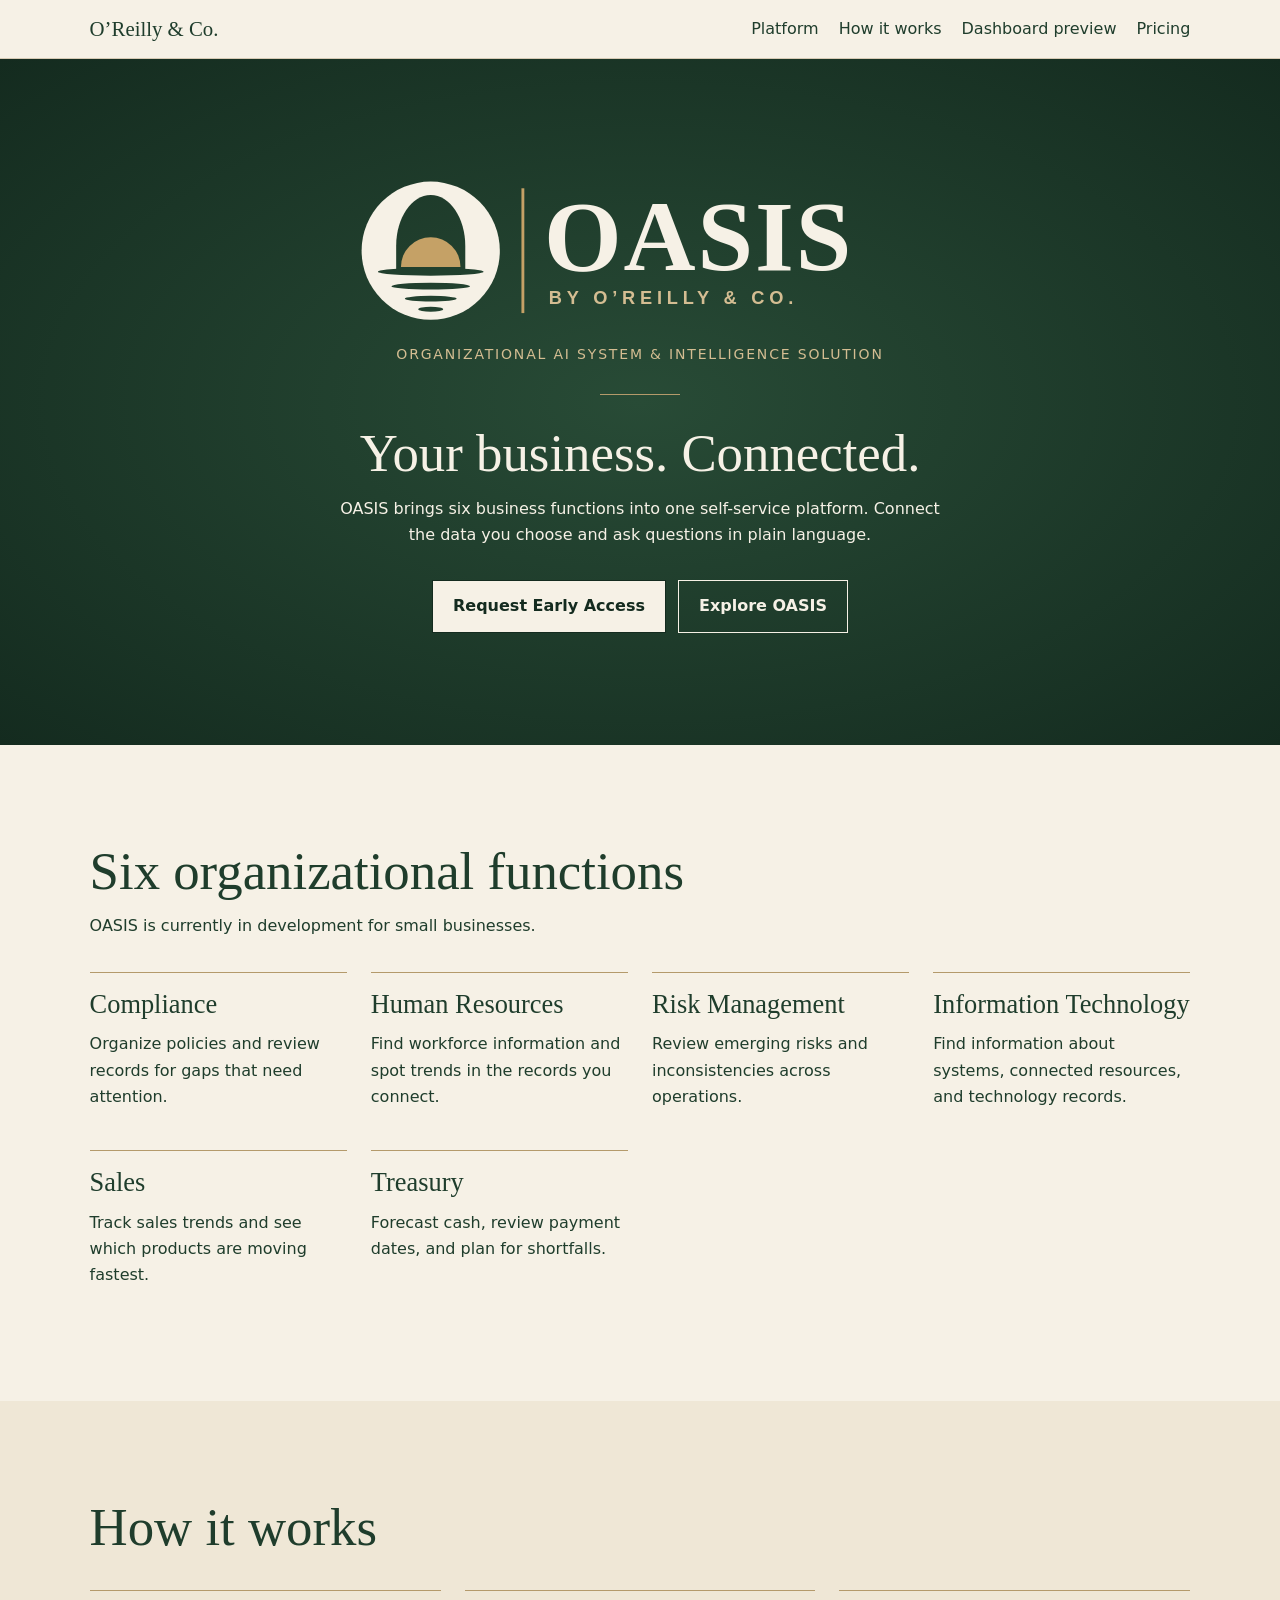
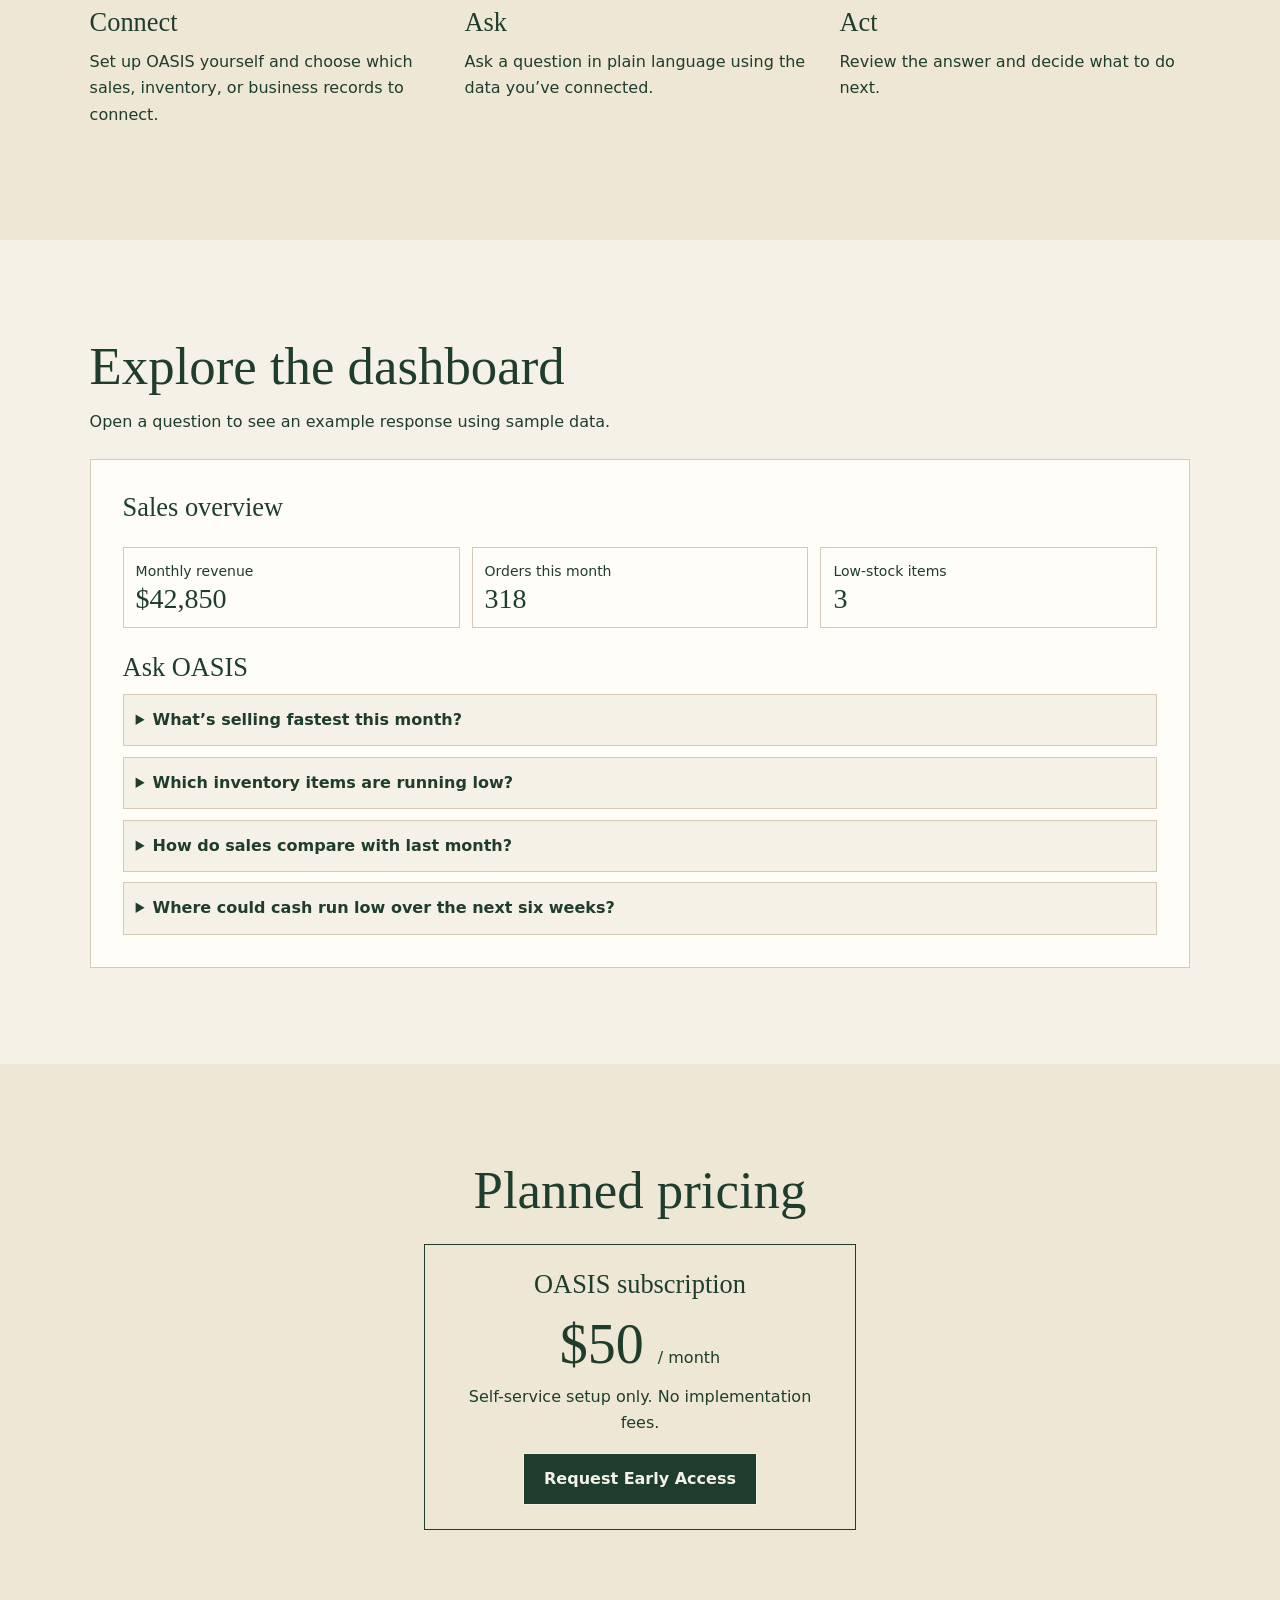
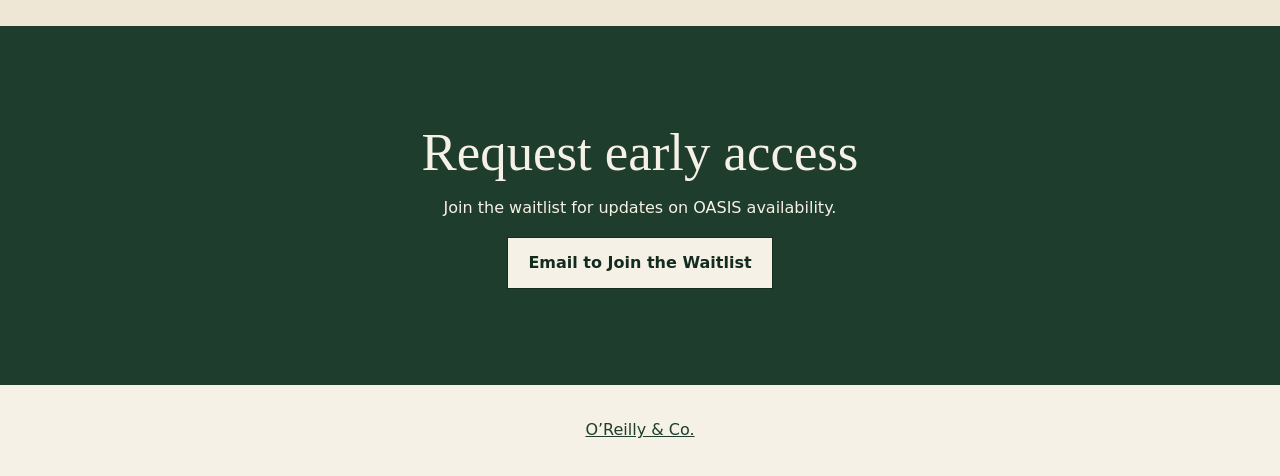
==== commit a4ab29ad: "Refactor HTML and CSS styles in index.html Updated various styles and HTML structure for consistency" ====
--- a/oasis/index.html
+++ b/oasis/index.html
@@ -1,4 +1,4 @@
-<!doctype html>
+ <!doctype html>
 <html lang="en">
 <head>
   <meta charset="utf-8">
@@ -6,17 +6,16 @@
   <title>OASIS | O’Reilly &amp; Co.</title>
   <meta name="description" content="OASIS is a self-service AI and business intelligence platform in development by O’Reilly &amp; Co.">
   <link rel="canonical" href="https://oreilly-and.co/oasis/">
-  <link rel="icon" type="image/png" href="/favicon.png">
 
   <style>
     :root {
       --green: #1f3d2c;
-      --dark-green: #142b1f;
+      --forest: #142b1f;
       --cream: #f6f1e6;
-      --cream-dark: #efe7d6;
+      --linen: #efe7d6;
       --gold: #b49a6b;
       --light-gold: #d4bd92;
-      --line: #d6cab4;
+      --border: #d6cab4;
       --serif: Georgia, "Times New Roman", serif;
     }
 
@@ -24,37 +23,34 @@
 
     body {
       margin: 0;
+      color: var(--green);
       background: var(--cream);
-      color: var(--green);
       font: 1rem/1.65 system-ui, sans-serif;
     }
 
     a { color: inherit; }
 
-    a:focus-visible, summary:focus-visible {
+    :focus-visible {
       outline: 2px solid currentColor;
       outline-offset: 4px;
     }
 
     h1, h2, h3 {
       margin: 0 0 0.75rem;
-      font-family: var(--serif);
-      font-weight: 400;
-      line-height: 1.15;
+      font: 400 1.65rem/1.15 var(--serif);
     }
 
     h2 { font-size: clamp(2rem, 5vw, 3.3rem); }
-    h3 { font-size: 1.65rem; }
     p { margin: 0 0 1rem; }
 
     .navigation {
       display: flex;
+      align-items: center;
+      justify-content: space-between;
       flex-wrap: wrap;
-      justify-content: space-between;
-      align-items: center;
       gap: 0.75rem 2rem;
       padding: 1rem 7vw;
-      border-bottom: 1px solid var(--line);
+      border-bottom: 1px solid var(--border);
     }
 
     .navigation nav {
@@ -74,15 +70,13 @@
       min-height: 72vh;
       padding: clamp(3.5rem, 9vw, 7rem) 6vw;
       text-align: center;
-      background: radial-gradient(ellipse at center, #284b36, var(--dark-green));
+      background: radial-gradient(ellipse at center, #284b36, var(--forest));
       color: var(--cream);
     }
-
-    .oasis-wordmark { margin: 0 0 1rem; }
 
     .oasis-logo {
       display: block;
-      width: min(78vw, 35rem);
+      width: min(84vw, 36rem);
       height: auto;
     }
 
@@ -119,21 +113,11 @@
     }
 
     .button:hover { text-decoration: underline; }
-
-    .button-light {
-      border-color: var(--cream);
-      background: var(--cream);
-      color: var(--dark-green);
-    }
-
-    .button-dark {
-      border-color: var(--green);
-      background: var(--green);
-      color: var(--cream);
-    }
+    .button-light { background: var(--cream); color: var(--forest); }
+    .button-dark { background: var(--green); color: var(--cream); }
 
     .section { padding: clamp(3rem, 8vw, 6rem) 7vw; }
-    .section-alt { background: var(--cream-dark); }
+    .section-alt { background: var(--linen); }
     .inner { max-width: 70rem; margin: 0 auto; }
 
     .grid {
@@ -151,7 +135,7 @@
     .dashboard {
       margin-top: 1.5rem;
       padding: clamp(1rem, 4vw, 2rem);
-      border: 1px solid var(--line);
+      border: 1px solid var(--border);
       background: #fffdf8;
     }
 
@@ -162,13 +146,13 @@
       margin: 1.5rem 0;
     }
 
-    .metrics div { padding: 0.75rem; border: 1px solid var(--line); }
+    .metrics div { padding: 0.75rem; border: 1px solid var(--border); }
     .metrics dt { font-size: 0.875rem; }
     .metrics dd { margin: 0; font: 1.75rem var(--serif); }
 
     details {
       margin-top: 0.65rem;
-      border: 1px solid var(--line);
+      border: 1px solid var(--border);
       background: var(--cream);
     }
 
@@ -186,7 +170,7 @@
 
     .forecast-table th, .forecast-table td {
       padding: 0.4rem;
-      border-bottom: 1px solid var(--line);
+      border-bottom: 1px solid var(--border);
       text-align: right;
     }
 
@@ -203,7 +187,6 @@
 
     .price { margin-bottom: 0.5rem; font: 3.5rem var(--serif); }
     .price span { font: 1rem system-ui, sans-serif; }
-
     .early-access { background: var(--green); color: var(--cream); }
     footer { padding: 2rem 7vw; }
   </style>
@@ -222,12 +205,32 @@
 
   <main>
     <section class="hero">
-      <h1 class="oasis-wordmark">
-        <img
-          class="oasis-logo"
-          src="./oasis-logo-reverse.png"
-          alt="OASIS by O’Reilly &amp; Co."
-        >
+      <h1>
+        <svg class="oasis-logo" xmlns="http://www.w3.org/2000/svg"
+             viewBox="0 0 600 166" role="img"
+             aria-labelledby="oasis-logo-title">
+          <title id="oasis-logo-title">OASIS by O’Reilly &amp; Co.</title>
+          <defs>
+            <mask id="oasis-sunset-cutouts" maskUnits="userSpaceOnUse"
+                  x="0" y="0" width="164" height="166">
+              <rect width="164" height="166" fill="white"/>
+              <path fill="black"
+                    d="M46 103V78c0-29 16-53 36-53s36 24 36 53v25Z"/>
+              <ellipse cx="82" cy="105" rx="55" ry="4"/>
+              <ellipse cx="82" cy="120" rx="41" ry="3.5"/>
+              <ellipse cx="82" cy="133" rx="27" ry="3"/>
+              <ellipse cx="82" cy="144" rx="13" ry="2.5"/>
+            </mask>
+          </defs>
+          <circle cx="82" cy="83" r="72" fill="#f6f1e6"
+                  mask="url(#oasis-sunset-cutouts)"/>
+          <path d="M51 100a31 31 0 0 1 62 0Z" fill="#c5a166"/>
+          <path d="M178 18v130" stroke="#c5a166" stroke-width="3"/>
+          <text x="200" y="103" fill="#f6f1e6" font-family="Georgia, serif"
+                font-weight="700" font-size="104" letter-spacing="2">OASIS</text>
+          <text x="205" y="139" fill="#d4bd92" font-family="Arial, sans-serif"
+                font-weight="700" font-size="19" letter-spacing="5">BY O’REILLY &amp; CO.</text>
+        </svg>
       </h1>
       <p class="full-name">Organizational AI System &amp; Intelligence Solution</p>
       <div class="gold-rule" aria-hidden="true"></div>
@@ -246,7 +249,6 @@
       <div class="inner">
         <h2>Six organizational functions</h2>
         <p>OASIS is currently in development for small businesses.</p>
-
         <div class="grid">
           <article class="card">
             <h3>Compliance</h3>
@@ -279,11 +281,10 @@
     <section class="section section-alt" id="how-it-works">
       <div class="inner">
         <h2>How it works</h2>
-
         <div class="grid">
           <article class="card">
             <h3>Connect</h3>
-            <p>Set up OASIS yourself and choose which sales, inventory, or other business records to connect.</p>
+            <p>Set up OASIS yourself and choose which sales, inventory, or business records to connect.</p>
           </article>
           <article class="card">
             <h3>Ask</h3>
@@ -300,7 +301,7 @@
     <section class="section" id="preview">
       <div class="inner">
         <h2>Explore the dashboard</h2>
-        <p>Open a sample question to see how OASIS could respond.</p>
+        <p>Open a question to see an example response using sample data.</p>
 
         <div class="dashboard">
           <h3>Sales overview</h3>
@@ -338,10 +339,10 @@
             <div class="answer">
               <h3>Six-week cash flow forecast</h3>
               <p>
-                Starting cash is $12,000. With the current payment dates, Week 2 ends
-                $4,000 short. Ask the customer to pay an existing $8,000 invoice in
-                Week 2 instead of Week 3. If they agree, Week 2 ends with $4,000
-                before any reserve-line draw.
+                Starting cash is $12,000. With the current payment dates, Week 2
+                ends $4,000 short. Ask the customer to pay an existing $8,000
+                invoice in Week 2 instead of Week 3. If they agree, Week 2 ends
+                with $4,000 in cash before financing.
               </p>
 
               <table class="forecast-table">
@@ -365,17 +366,17 @@
 
               <p>
                 The earlier payment frees up $8,000 of working cash in Week 2.
-                Six-week sales and recognized revenue stay the same. Both forecasts
-                have $60,000 in customer receipts, $52,000 in operating payments,
-                and $20,000 in ending cash before financing.
+                Six-week sales and recognized revenue stay the same. Both
+                forecasts show $60,000 in customer receipts, $52,000 in
+                operating payments, and $20,000 in ending cash before financing.
               </p>
               <p>
-                <strong>Suggested reserve-line action.</strong> To reach a $5,000 cash
-                buffer, consider drawing $1,000 in Week 2 if the earlier payment is
-                confirmed, or $9,000 if payment stays in Week 3. Check available
-                credit and borrowing costs first. Plan to repay in Week 3 if
-                collections leave enough cash to maintain the buffer. The table
-                excludes interest and fees.
+                <strong>Suggested reserve-line action.</strong> To reach a $5,000
+                cash buffer, consider drawing $1,000 in Week 2 if the earlier
+                payment is confirmed, or $9,000 if payment stays in Week 3.
+                Check available credit and borrowing costs first. Plan to repay
+                in Week 3 if collections leave enough cash to maintain the
+                buffer. The forecast excludes interest and fees.
               </p>
             </div>
           </details>
@@ -399,10 +400,10 @@
       <div class="inner">
         <h2>Request early access</h2>
         <p>Join the waitlist for updates on OASIS availability.</p>
-        <a
-          class="button button-light"
-          href="mailto:oreillyandco.llc@gmail.com?subject=OASIS%20Early%20Access"
-        >Email to Join the Waitlist</a>
+        <a class="button button-light"
+           href="mailto:oreillyandco.llc@gmail.com?subject=OASIS%20Early%20Access">
+          Email to Join the Waitlist
+        </a>
       </div>
     </section>
   </main>
